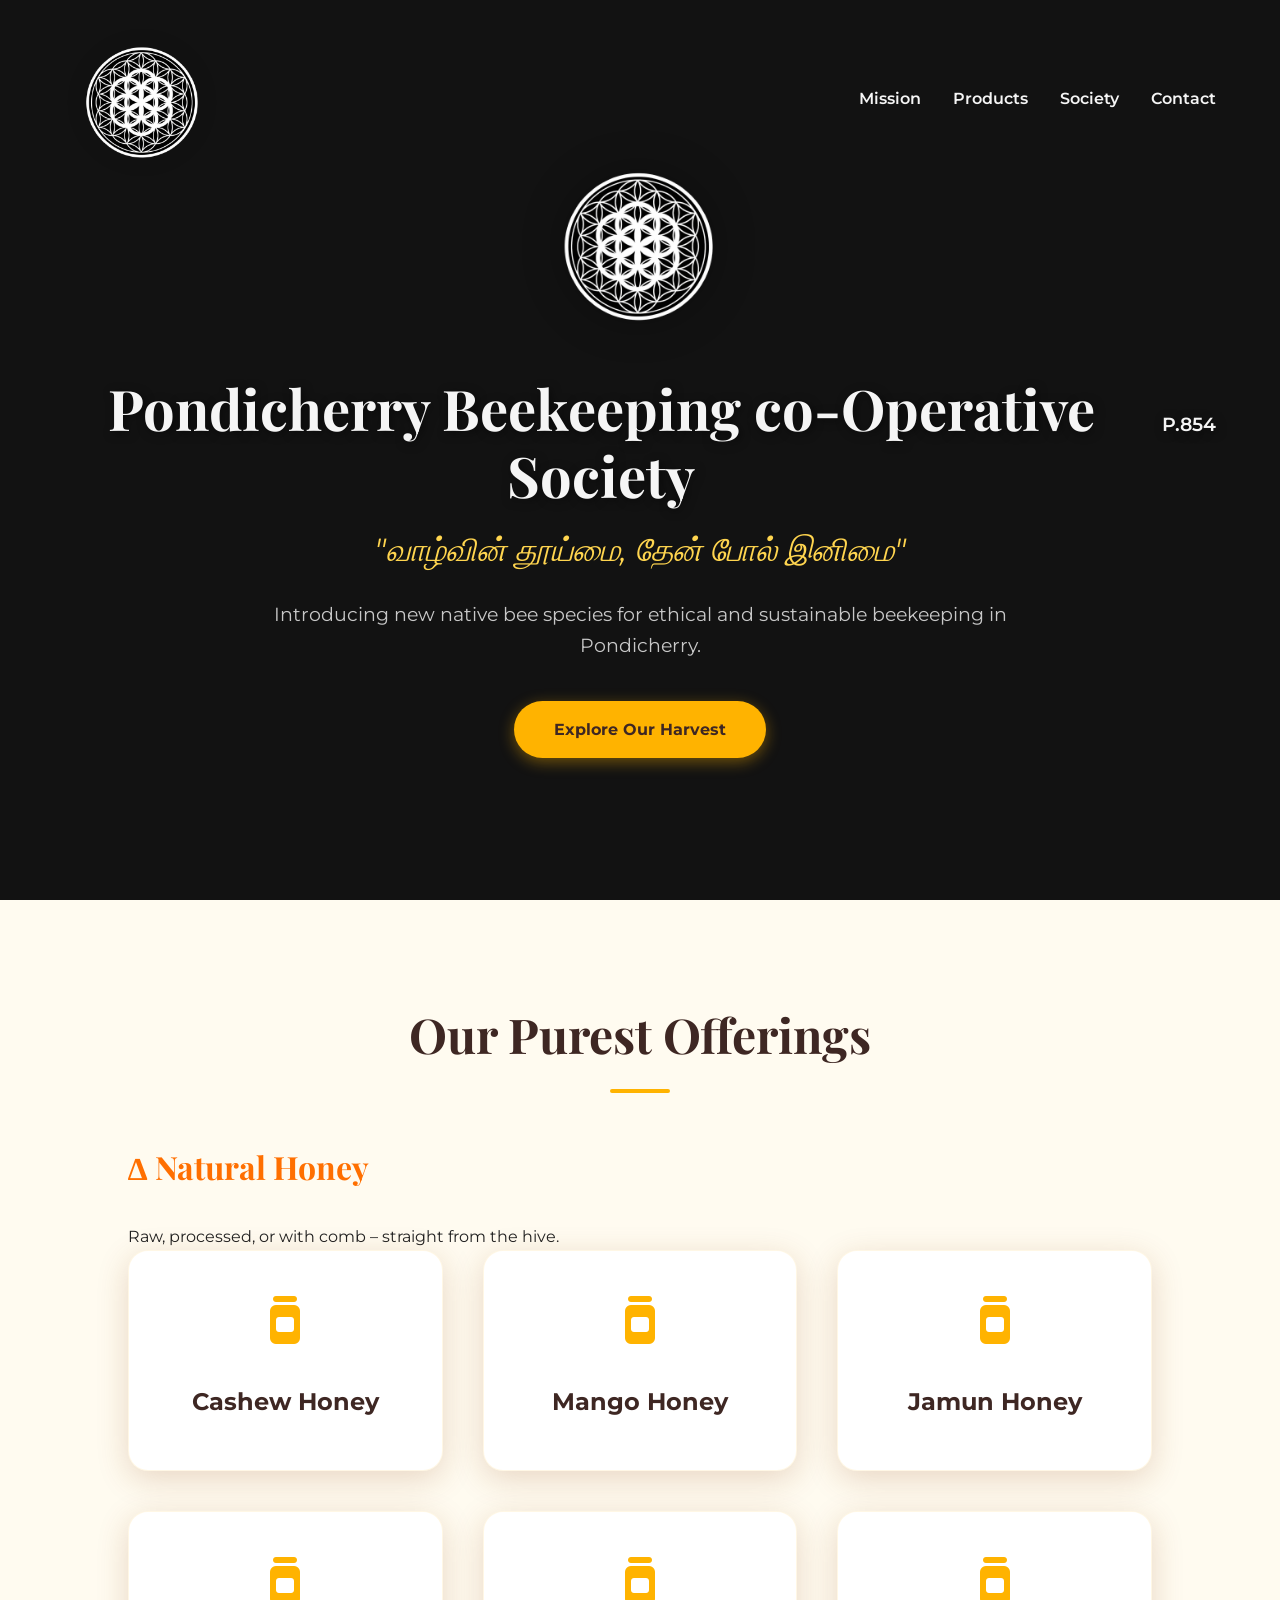
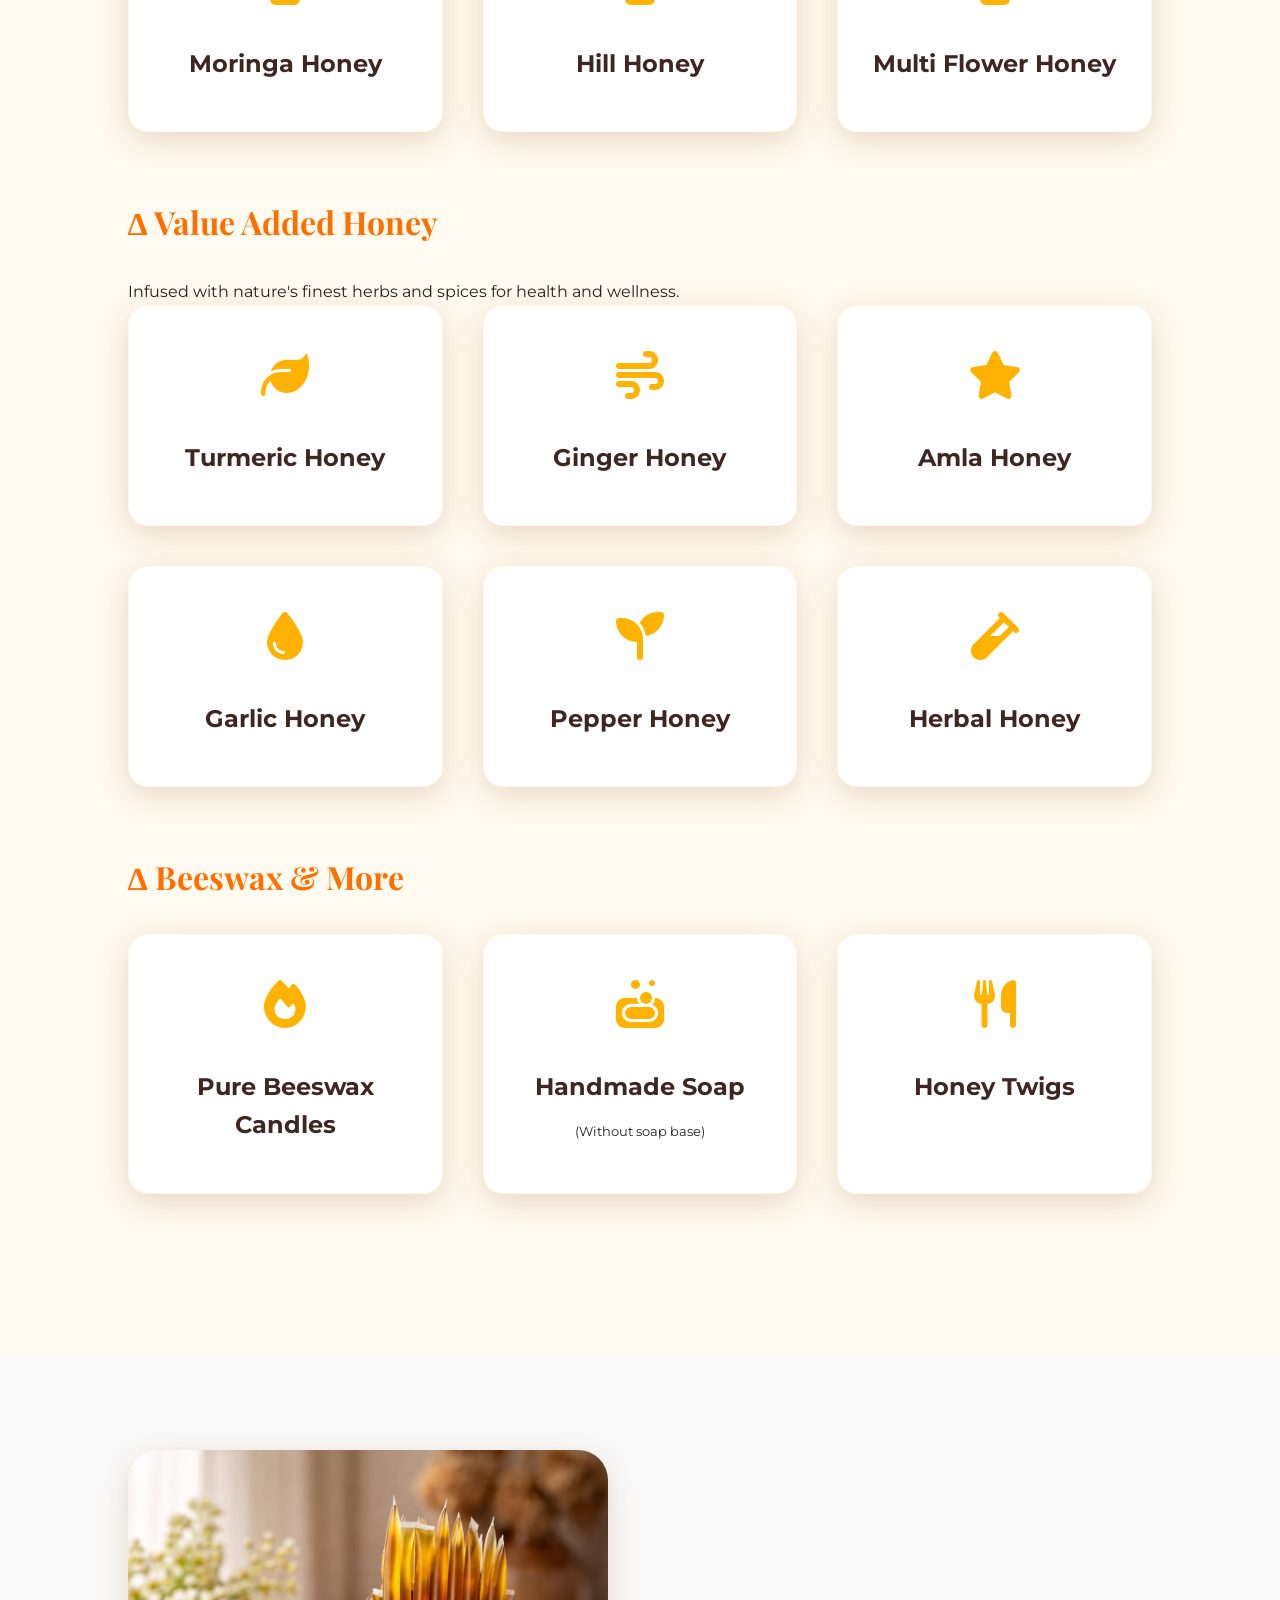
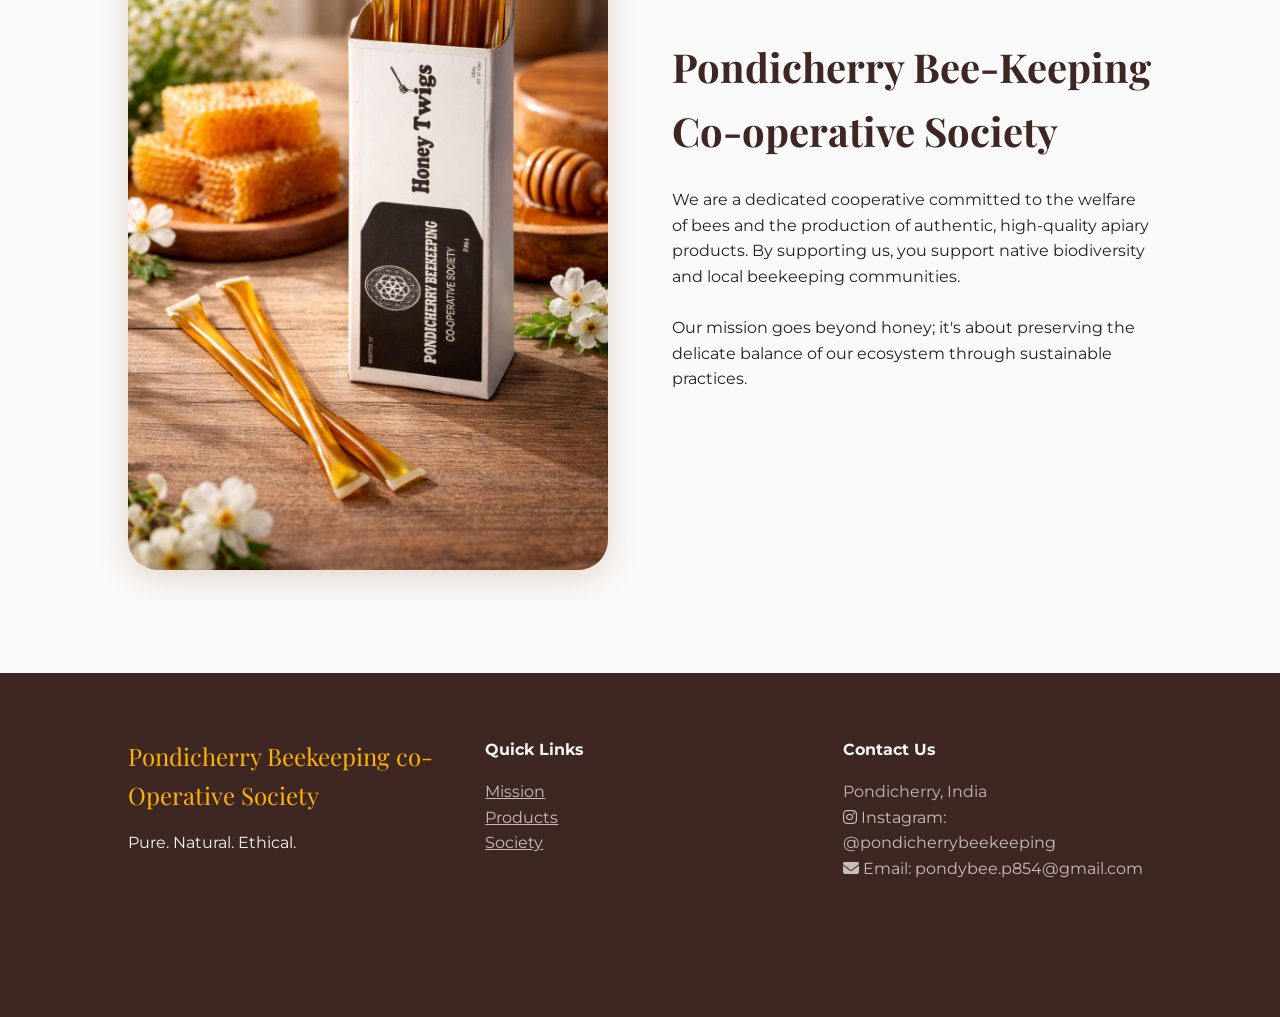
==== index.html @ 96f3acba "u" ====
<!DOCTYPE html>
<html lang="en">

<head>
    <meta charset="UTF-8">
    <meta name="viewport" content="width=device-width, initial-scale=1.0">
    <title>Pondy Bee | Save the Bees, Sustain the Future</title>
    <meta name="description"
        content="Pondicherry Bee-Keeping Co-operative Society. Pure, raw honey and beeswax products. Save the bees, support native species.">
    <link rel="stylesheet" href="style.css">
    <link rel="stylesheet" href="https://cdnjs.cloudflare.com/ajax/libs/font-awesome/6.4.0/css/all.min.css">
</head>

<body>

    <header id="header">
        <a href="#" class="logo">
            <img src="images/logo-trans.png" alt="Pondy Bee Logo" id="main-logo">
        </a>
        <nav>
            <ul id="nav-menu">
                <li><a href="#hero">Mission</a></li>
                <li><a href="#products">Products</a></li>
                <li><a href="#society">Society</a></li>
                <li><a href="https://www.instagram.com/pondicherrybeekeeping/?hl=en" target="_blank">Contact</a></li>
            </ul>
        </nav>
        <div class="menu-toggle" id="mobile-menu">
            <i class="fas fa-bars"></i>
        </div>
    </header>

    <section class="hero" id="hero">
        <div class="hero-content reveal">
            <img src="images/logo-trans.png" alt="Pondy Bee Logo" class="hero-logo">
            <h1 class="hero-title">
                Pondicherry Beekeeping co-Operative Society
                <span class="reg-no">P.854</span>
            </h1>
            <p class="tamil-subtitle">"வாழ்வின் தூய்மை, தேன் போல் இனிமை"</p>
            <p class="mission-text">Introducing new native bee species for ethical and sustainable beekeeping in
                Pondicherry.</p>
            <a href="#products" class="btn">Explore Our Harvest</a>
        </div>
    </section>

    <section id="products">
        <h2 class="section-title reveal">Our Purest Offerings</h2>

        <div class="product-category reveal">
            <h3>∆ Natural Honey</h3>
            <p>Raw, processed, or with comb – straight from the hive.</p>
            <div class="products-grid">
                <div class="product-card">
                    <div class="product-icon"><i class="fas fa-jar"></i></div>
                    <h4>Cashew Honey</h4>
                </div>
                <div class="product-card">
                    <div class="product-icon"><i class="fas fa-jar"></i></div>
                    <h4>Mango Honey</h4>
                </div>
                <div class="product-card">
                    <div class="product-icon"><i class="fas fa-jar"></i></div>
                    <h4>Jamun Honey</h4>
                </div>
                <div class="product-card">
                    <div class="product-icon"><i class="fas fa-jar"></i></div>
                    <h4>Moringa Honey</h4>
                </div>
                <div class="product-card">
                    <div class="product-icon"><i class="fas fa-jar"></i></div>
                    <h4>Hill Honey</h4>
                </div>
                <div class="product-card">
                    <div class="product-icon"><i class="fas fa-jar"></i></div>
                    <h4>Multi Flower Honey</h4>
                </div>
            </div>
        </div>

        <div class="product-category reveal">
            <h3>∆ Value Added Honey</h3>
            <p>Infused with nature's finest herbs and spices for health and wellness.</p>
            <div class="products-grid">
                <div class="product-card">
                    <div class="product-icon"><i class="fas fa-leaf"></i></div>
                    <h4>Turmeric Honey</h4>
                </div>
                <div class="product-card">
                    <div class="product-icon"><i class="fas fa-wind"></i></div>
                    <h4>Ginger Honey</h4>
                </div>
                <div class="product-card">
                    <div class="product-icon"><i class="fas fa-star"></i></div>
                    <h4>Amla Honey</h4>
                </div>
                <div class="product-card">
                    <div class="product-icon"><i class="fas fa-tint"></i></div>
                    <h4>Garlic Honey</h4>
                </div>
                <div class="product-card">
                    <div class="product-icon"><i class="fas fa-seedling"></i></div>
                    <h4>Pepper Honey</h4>
                </div>
                <div class="product-card">
                    <div class="product-icon"><i class="fas fa-vial"></i></div>
                    <h4>Herbal Honey</h4>
                </div>
            </div>
        </div>

        <div class="product-category reveal">
            <h3>∆ Beeswax & More</h3>
            <div class="products-grid">
                <div class="product-card">
                    <div class="product-icon"><i class="fas fa-fire"></i></div>
                    <h4>Pure Beeswax Candles</h4>
                </div>
                <div class="product-card">
                    <div class="product-icon"><i class="fas fa-soap"></i></div>
                    <h4>Handmade Soap</h4>
                    <p style="font-size: 0.8rem; margin-top: 0.5rem;">(Without soap base)</p>
                </div>
                <div class="product-card">
                    <div class="product-icon"><i class="fas fa-utensils"></i></div>
                    <h4>Honey Twigs</h4>
                </div>
            </div>
        </div>
    </section>

    <section class="society" id="society">
        <div class="reveal">
            <img src="images/WhatsApp Image 2026-04-22 at 20.37.37 (2).jpeg" alt="Pondy Bee Society"
                class="society-img">
        </div>
        <div class="society-content reveal">
            <h2>Pondicherry Bee-Keeping Co-operative Society</h2>
            <p>We are a dedicated cooperative committed to the welfare of bees and the production of authentic,
                high-quality apiary products. By supporting us, you support native biodiversity and local beekeeping
                communities.</p>
            <br>
            <p>Our mission goes beyond honey; it's about preserving the delicate balance of our ecosystem through
                sustainable practices.</p>
        </div>
    </section>

    <footer id="contact">
        <div class="footer-content">
            <div class="reveal">
                <div class="footer-logo">Pondicherry Beekeeping co-Operative Society</div>
                <p>Pure. Natural. Ethical.</p>
            </div>
            <div class="reveal">
                <h4>Quick Links</h4>
                <ul style="list-style: none; margin-top: 1rem;">
                    <li><a href="#hero" style="color: white; opacity: 0.7;">Mission</a></li>
                    <li><a href="#products" style="color: white; opacity: 0.7;">Products</a></li>
                    <li><a href="#society" style="color: white; opacity: 0.7;">Society</a></li>
                </ul>
            </div>
            <div class="reveal">
                <h4>Contact Us</h4>
                <p style="margin-top: 1rem; opacity: 0.7;">Pondicherry, India</p>
                <p style="opacity: 0.7;"><a href="https://www.instagram.com/pondicherrybeekeeping/?hl=en" target="_blank" style="color: white; text-decoration: none;"><i class="fab fa-instagram"></i> Instagram: @pondicherrybeekeeping</a></p>
                <p style="opacity: 0.7;"><a href="mailto:pondybee.p854@gmail.com" style="color: white; text-decoration: none;"><i class="fas fa-envelope"></i> Email: pondybee.p854@gmail.com</a></p>
            </div>
        </div>
        <div class="footer-bottom reveal">
            &copy; 2026 Pondicherry Bee-Keeping Co-operative Society. All rights reserved.
        </div>
    </footer>

    <script src="script.js"></script>
</body>

</html>
---- style.css ----
@import url('https://fonts.googleapis.com/css2?family=Montserrat:wght@300;400;600&family=Playfair+Display:wght@700;900&display=swap');

:root {
    --primary: #FFB300;
    --primary-light: #FFD54F;
    --primary-dark: #FFA000;
    --secondary: #3E2723;
    --accent: #FF6F00;
    --bg-light: #FFFBF0;
    --text-dark: #212121;
    --text-light: #F5F5F5;
    --glass: rgba(255, 255, 255, 0.8);
    --shadow: 0 8px 32px 0 rgba(139, 69, 19, 0.2);
}

* {
    margin: 0;
    padding: 0;
    box-sizing: border-box;
}

body {
    font-family: 'Montserrat', sans-serif;
    background-color: var(--bg-light);
    color: var(--text-dark);
    line-height: 1.6;
    overflow-x: hidden;
}

h1,
h2,
h3 {
    font-family: 'Playfair Display', serif;
}

/* Scroll Smoothing */
html {
    scroll-behavior: smooth;
}

/* Header & Navigation */
header {
    position: fixed;
    top: 0;
    width: 100%;
    padding: 1.5rem 5%;
    display: flex;
    justify-content: space-between;
    align-items: center;
    z-index: 1000;
    transition: all 0.3s ease;
    background: transparent;
}

header.scrolled {
    background: var(--glass);
    backdrop-filter: blur(10px);
    padding: 0.5rem 5%;
    box-shadow: var(--shadow);
}

#main-logo {
    height: 150px;
    width: auto;
    transition: all 0.3s ease;
    filter: drop-shadow(0 0 10px rgba(0, 0, 0, 0.1));
}

header.scrolled #main-logo {
    height: 80px;
}

.logo {
    display: flex;
    align-items: center;
}

.logo i {
    color: var(--primary);
}

nav ul {
    display: flex;
    list-style: none;
    gap: 2rem;
}

nav a {
    text-decoration: none;
    color: var(--secondary);
    font-weight: 600;
    transition: color 0.3s;
}

header:not(.scrolled) nav a {
    color: var(--text-light);
}

nav a:hover {
    color: var(--primary-dark);
}

.menu-toggle {
    display: none;
    font-size: 1.5rem;
    color: var(--secondary);
    cursor: pointer;
    transition: color 0.3s;
}

header:not(.scrolled) .menu-toggle {
    color: var(--text-light);
}

/* Hero Section */
.hero {
    height: 100vh;
    background-color: #121212;
    display: flex;
    flex-direction: column;
    justify-content: center;
    align-items: center;
    text-align: center;
    color: var(--text-light);
    padding: 0 5%;
}

.hero-content {
    display: flex;
    flex-direction: column;
    align-items: center;
}

.hero-logo {
    height: 200px;
    width: auto;
    margin-bottom: 2rem;
    filter: drop-shadow(0 0 20px rgba(0, 0, 0, 0.3));
}

.hero h1 {
    font-size: 3.5rem;
    margin-bottom: 1rem;
    text-shadow: 2px 2px 10px rgba(0, 0, 0, 0.5);
    line-height: 1.2;
    display: flex;
    align-items: baseline;
    justify-content: center;
    gap: 1.5rem;
}

.reg-no {
    font-size: 1.2rem;
    font-weight: 600;
    /* color: var(--primary); */
    /* letter-spacing: 2px; */
    /* background: rgba(0,0,0,0.3); */
    /* padding: 0.2rem 1rem;
    border-radius: 5px; */
    font-family: 'Montserrat', sans-serif;
}

.tamil-subtitle {
    font-size: 2rem;
    margin-bottom: 1.5rem;
    font-weight: 400;
    color: var(--primary-light);
    font-style: italic;
}

.mission-text {
    font-size: 1.2rem;
    max-width: 800px;
    margin: 0 auto 2.5rem;
    opacity: 0.8;
}

.btn {
    padding: 1rem 2.5rem;
    background-color: var(--primary);
    color: var(--secondary);
    text-decoration: none;
    font-weight: 700;
    border-radius: 50px;
    transition: all 0.3s ease;
    box-shadow: 0 4px 15px rgba(255, 179, 0, 0.4);
}

.btn:hover {
    transform: translateY(-3px);
    box-shadow: 0 6px 20px rgba(255, 179, 0, 0.6);
}

/* Sections Global */
section {
    padding: 6rem 10%;
}

.section-title {
    text-align: center;
    font-size: 3rem;
    margin-bottom: 3rem;
    color: var(--secondary);
    position: relative;
}

.section-title::after {
    content: '';
    display: block;
    width: 60px;
    height: 4px;
    background: var(--primary);
    margin: 1rem auto;
    border-radius: 2px;
}

/* Products Grid */
.product-category {
    margin-bottom: 4rem;
}

.product-category h3 {
    font-size: 2rem;
    margin-bottom: 2rem;
    color: var(--accent);
}

.products-grid {
    display: grid;
    grid-template-columns: repeat(auto-fill, minmax(280px, 1fr));
    gap: 2.5rem;
}

.product-card {
    background: white;
    border-radius: 20px;
    padding: 2rem;
    text-align: center;
    box-shadow: var(--shadow);
    transition: all 0.3s ease;
    border: 1px solid rgba(255, 179, 0, 0.1);
}

.product-card:hover {
    transform: translateY(-10px);
    border-color: var(--primary);
}

.product-icon {
    font-size: 3rem;
    color: var(--primary);
    margin-bottom: 1.5rem;
}

.product-card h4 {
    font-size: 1.5rem;
    margin-bottom: 1rem;
    color: var(--secondary);
}

/* Society Section */
.society {
    background-color: #FAFAFA;
    display: grid;
    grid-template-columns: 1fr 1fr;
    gap: 4rem;
    align-items: center;
}

.society-img {
    width: 100%;
    border-radius: 30px;
    box-shadow: var(--shadow);
}

.society-content h2 {
    font-size: 2.5rem;
    margin-bottom: 1.5rem;
    color: var(--secondary);
}

/* Footer */
footer {
    background-color: var(--secondary);
    color: var(--text-light);
    padding: 4rem 10% 2rem;
    text-align: center;
}

.footer-content {
    display: grid;
    grid-template-columns: repeat(auto-fit, minmax(200px, 1fr));
    gap: 3rem;
    margin-bottom: 3rem;
    text-align: left;
}

.footer-logo {
    font-family: 'Playfair Display', serif;
    font-size: 1.5rem;
    margin-bottom: 1rem;
    color: var(--primary);
}

.footer-bottom {
    border-top: 1px solid rgba(255, 255, 255, 0.1);
    padding-top: 2rem;
    font-size: 0.9rem;
    opacity: 0.6;
}

/* Mobile Responsive */
@media (max-width: 768px) {
    /* Mobile Menu Styling */
    .menu-toggle {
        display: block;
        z-index: 1001;
        position: relative;
    }

    header.scrolled .menu-toggle {
        color: var(--secondary);
    }

    nav {
        position: fixed;
        top: 0;
        right: -100%;
        width: 80%;
        height: 100vh;
        background: white;
        box-shadow: -10px 0 30px rgba(0,0,0,0.1);
        transition: 0.4s cubic-bezier(0.4, 0, 0.2, 1);
        display: flex;
        flex-direction: column;
        align-items: center;
        justify-content: center;
        padding: 2rem;
        z-index: 1000;
    }

    nav.active {
        right: 0;
    }

    nav ul {
        flex-direction: column;
        align-items: center;
        gap: 2.5rem;
        width: 100%;
    }

    nav a {
        font-size: 1.5rem;
        color: var(--secondary) !important;
        width: 100%;
        text-align: center;
        padding: 1rem;
    }

    .hero h1 {
        font-size: 2.5rem;
        flex-direction: column;
        align-items: center;
        gap: 0.5rem;
    }

    .hero-logo {
        height: 120px;
        margin-bottom: 1.5rem;
    }

    .reg-no {
        display: block;
    }

    .society {
        grid-template-columns: 1fr;
    }

    .logo {
        display: none;
    }

    /* Could add a hamburger menu if needed */
}

/* Animations */
.reveal {
    opacity: 0;
    transform: translateY(30px);
    transition: all 0.8s ease-out;
}

.reveal.active {
    opacity: 1;
    transform: translateY(0);
}
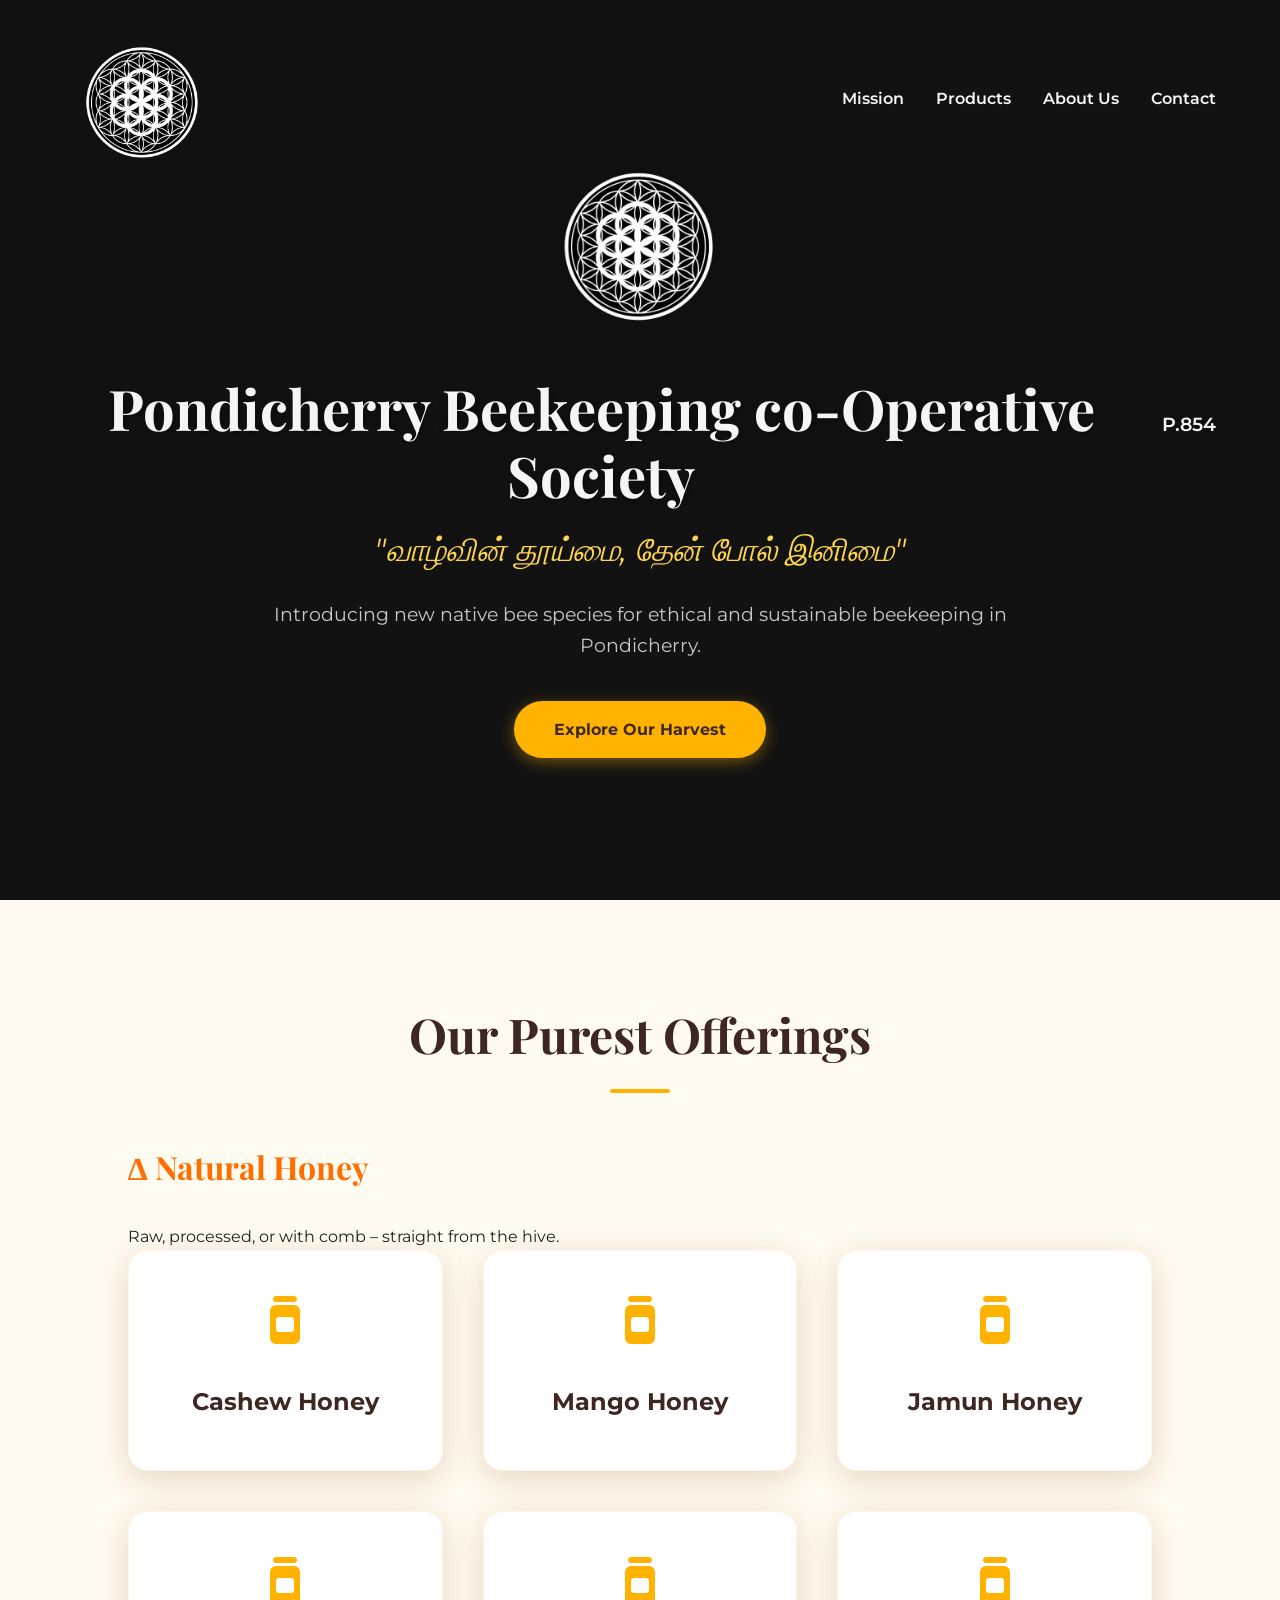
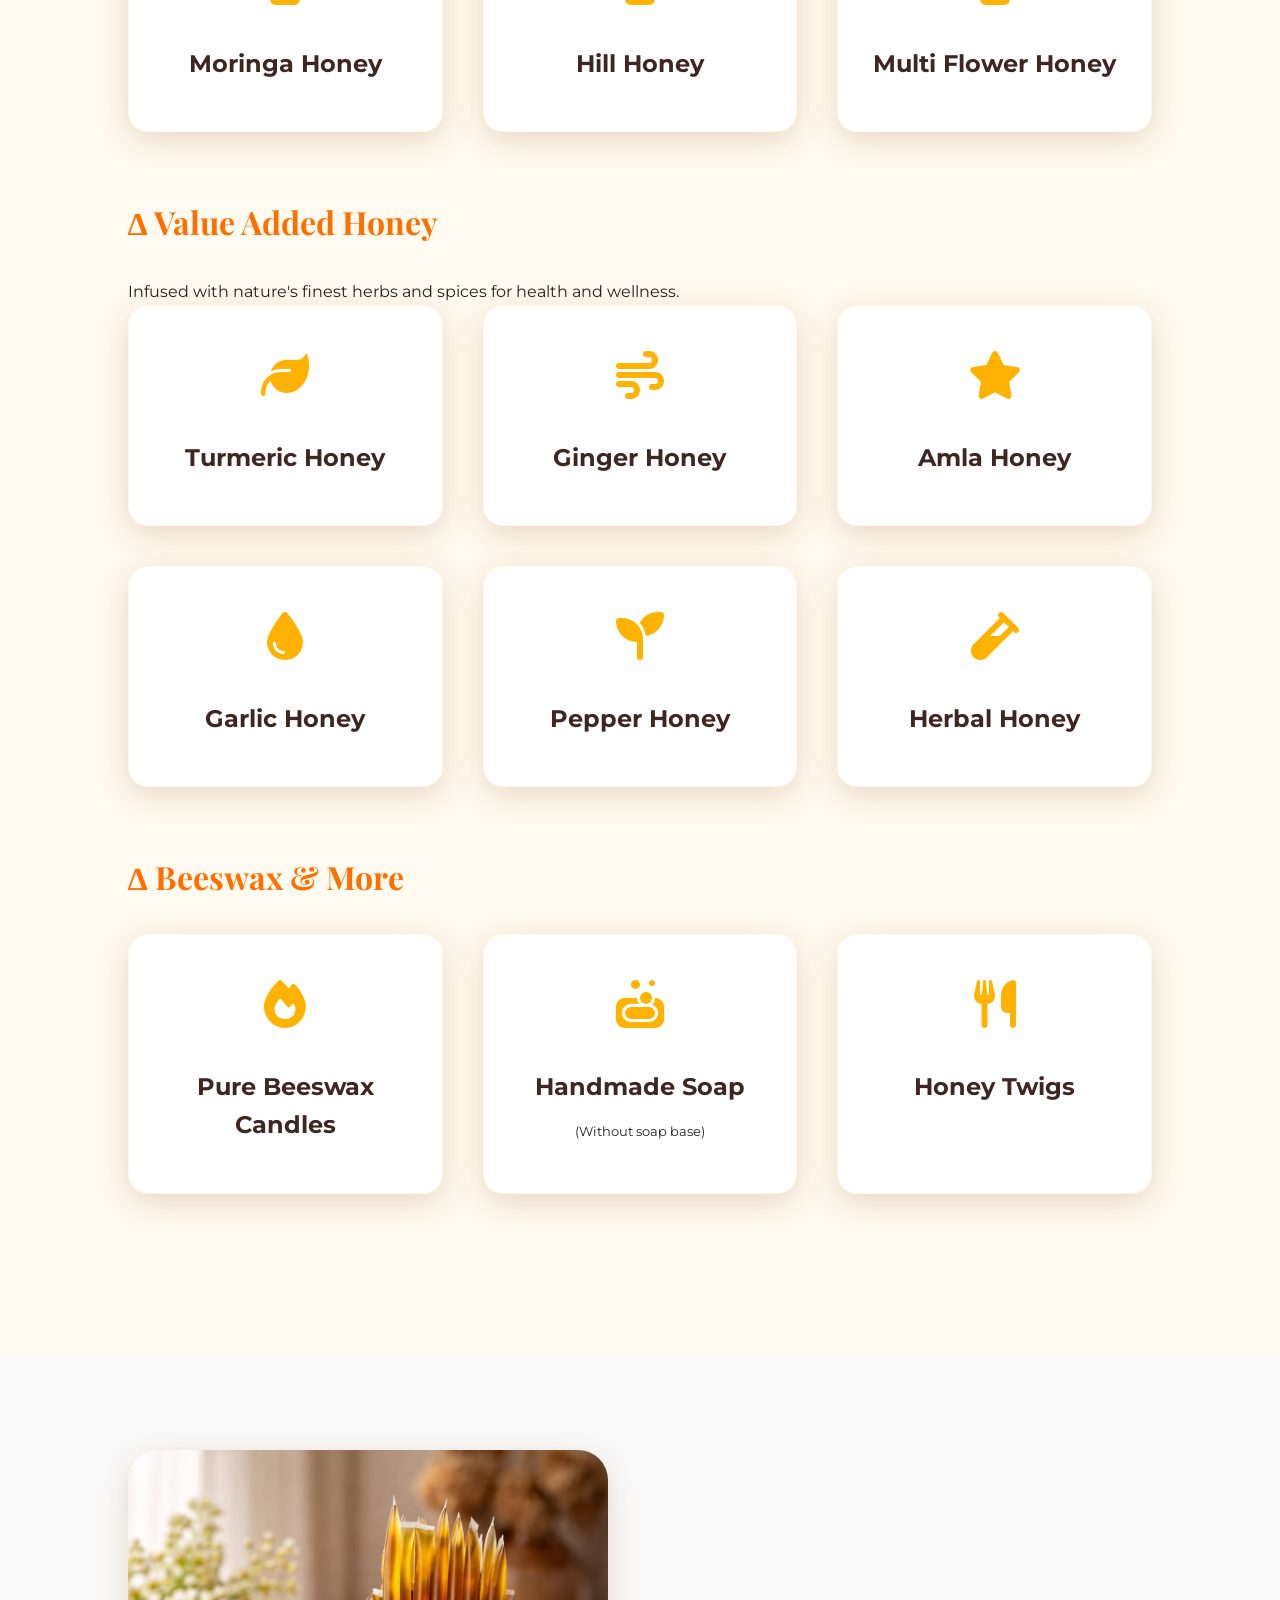
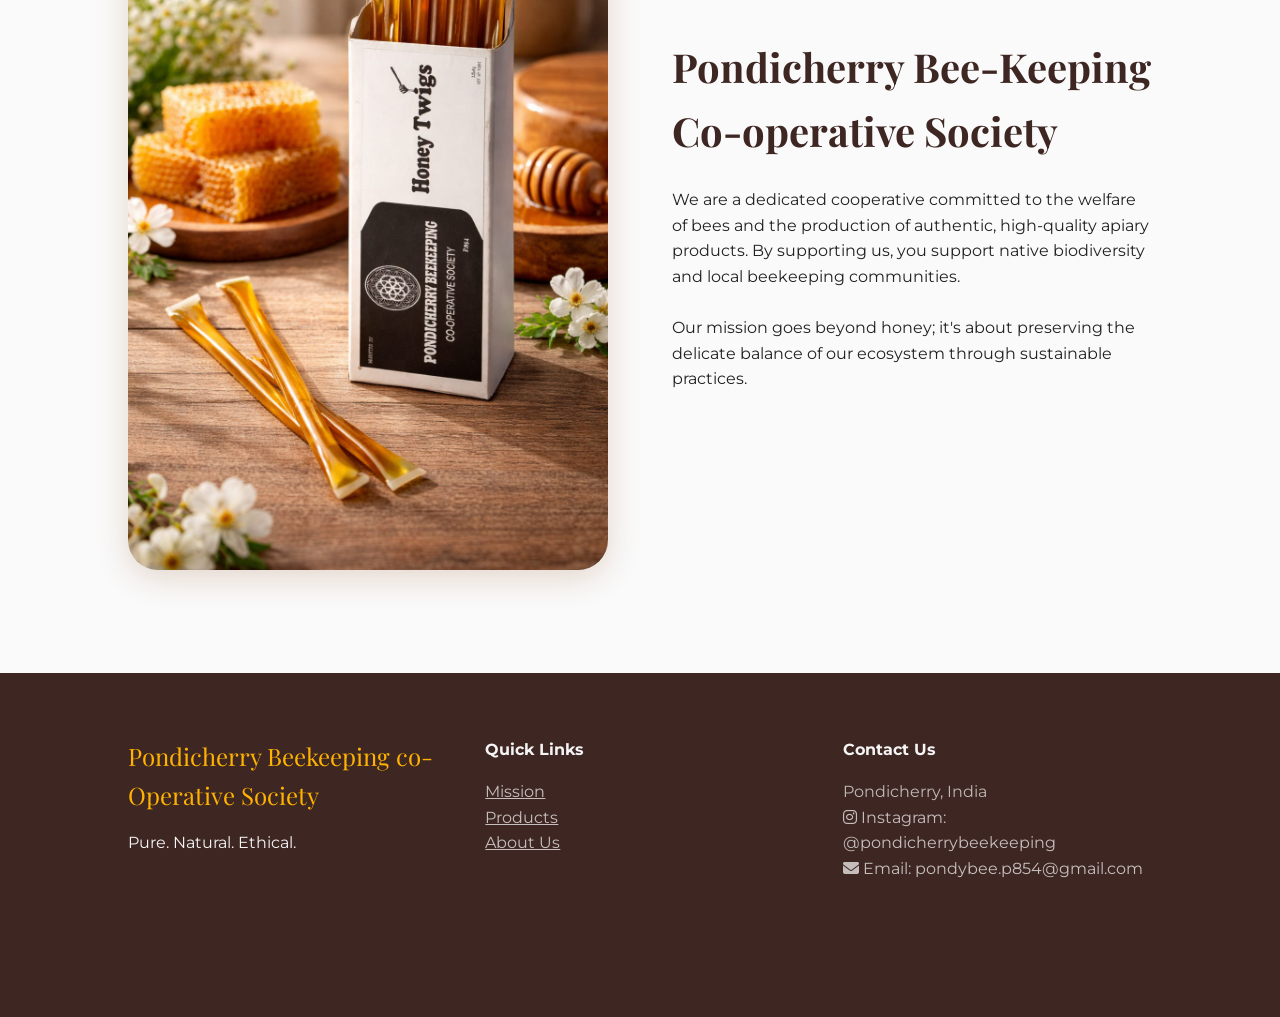
==== commit 06c1915a: "u" ====
--- a/index.html
+++ b/index.html
@@ -21,7 +21,7 @@
             <ul id="nav-menu">
                 <li><a href="#hero">Mission</a></li>
                 <li><a href="#products">Products</a></li>
-                <li><a href="#society">Society</a></li>
+                <li><a href="about-us.html">About Us</a></li>
                 <li><a href="https://www.instagram.com/pondicherrybeekeeping/?hl=en" target="_blank">Contact</a></li>
             </ul>
         </nav>
@@ -156,7 +156,7 @@
                 <ul style="list-style: none; margin-top: 1rem;">
                     <li><a href="#hero" style="color: white; opacity: 0.7;">Mission</a></li>
                     <li><a href="#products" style="color: white; opacity: 0.7;">Products</a></li>
-                    <li><a href="#society" style="color: white; opacity: 0.7;">Society</a></li>
+                    <li><a href="about-us.html" style="color: white; opacity: 0.7;">About Us</a></li>
                 </ul>
             </div>
             <div class="reveal">
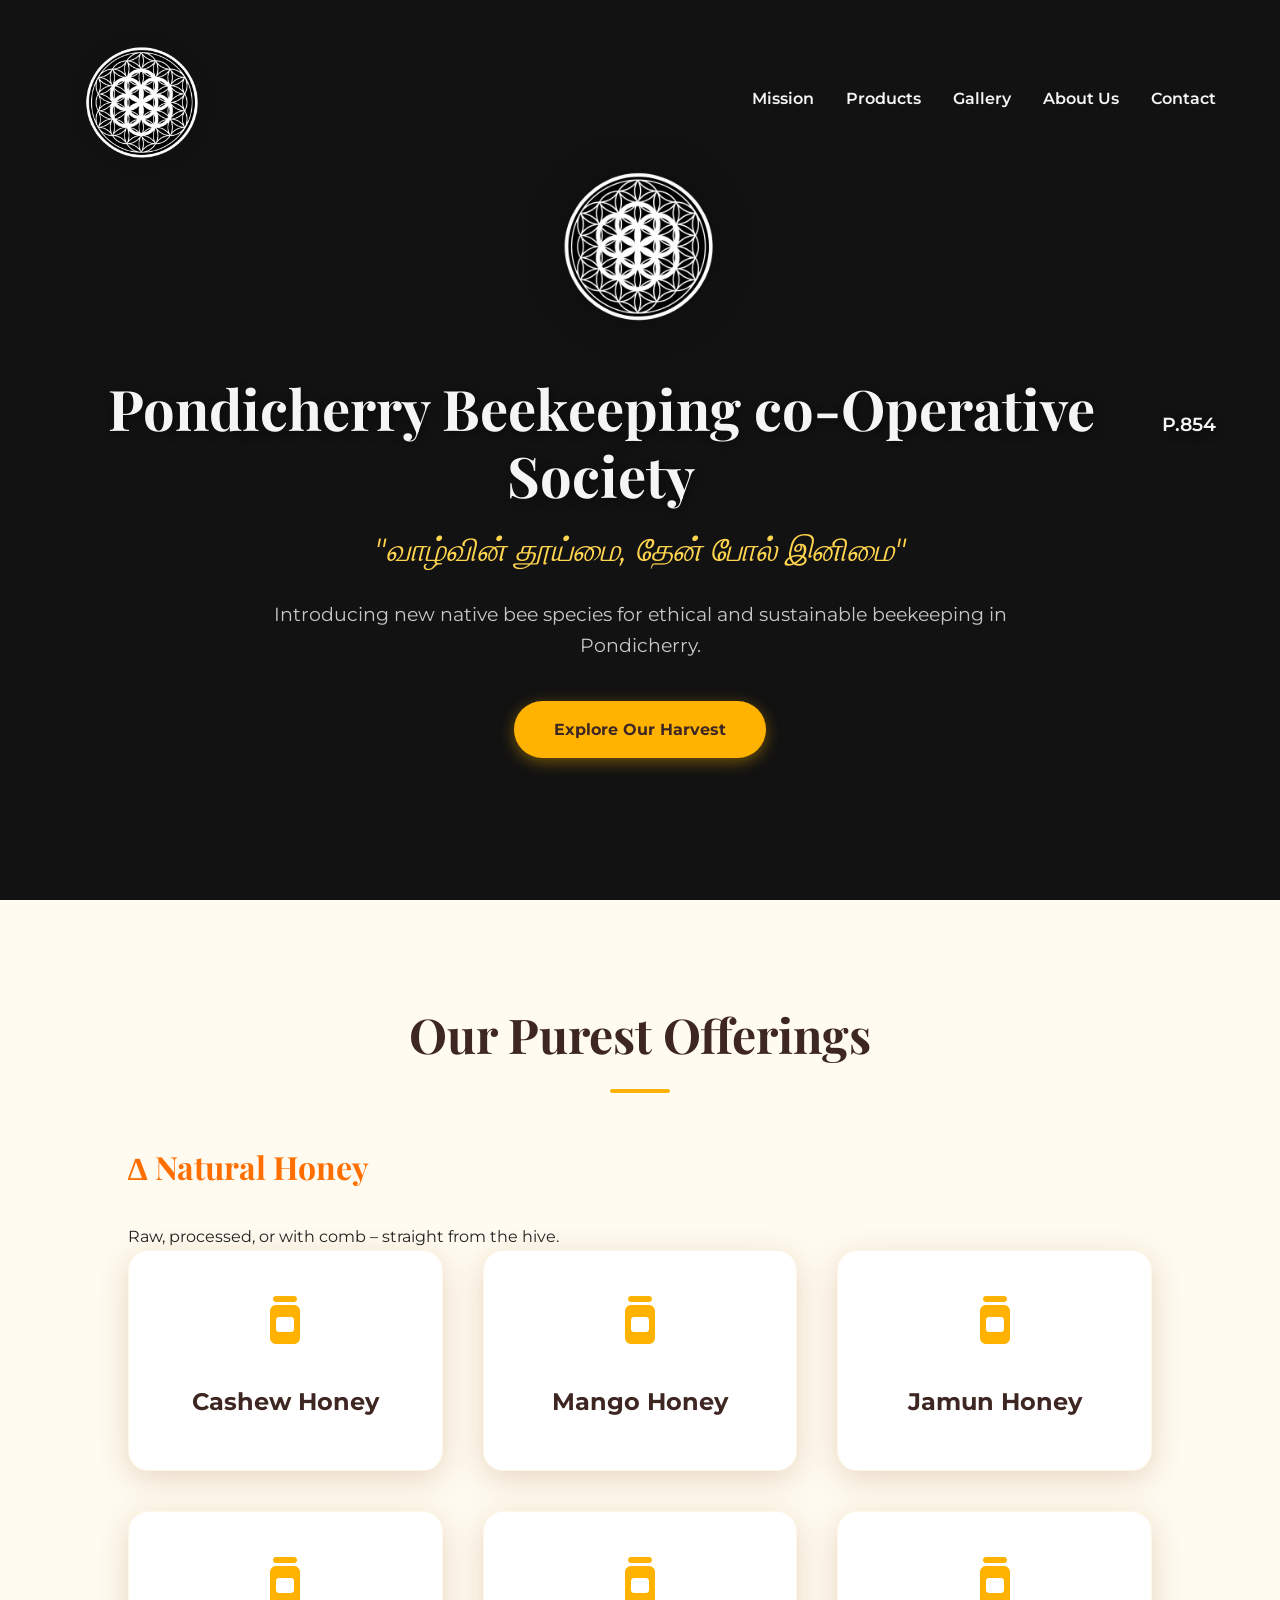
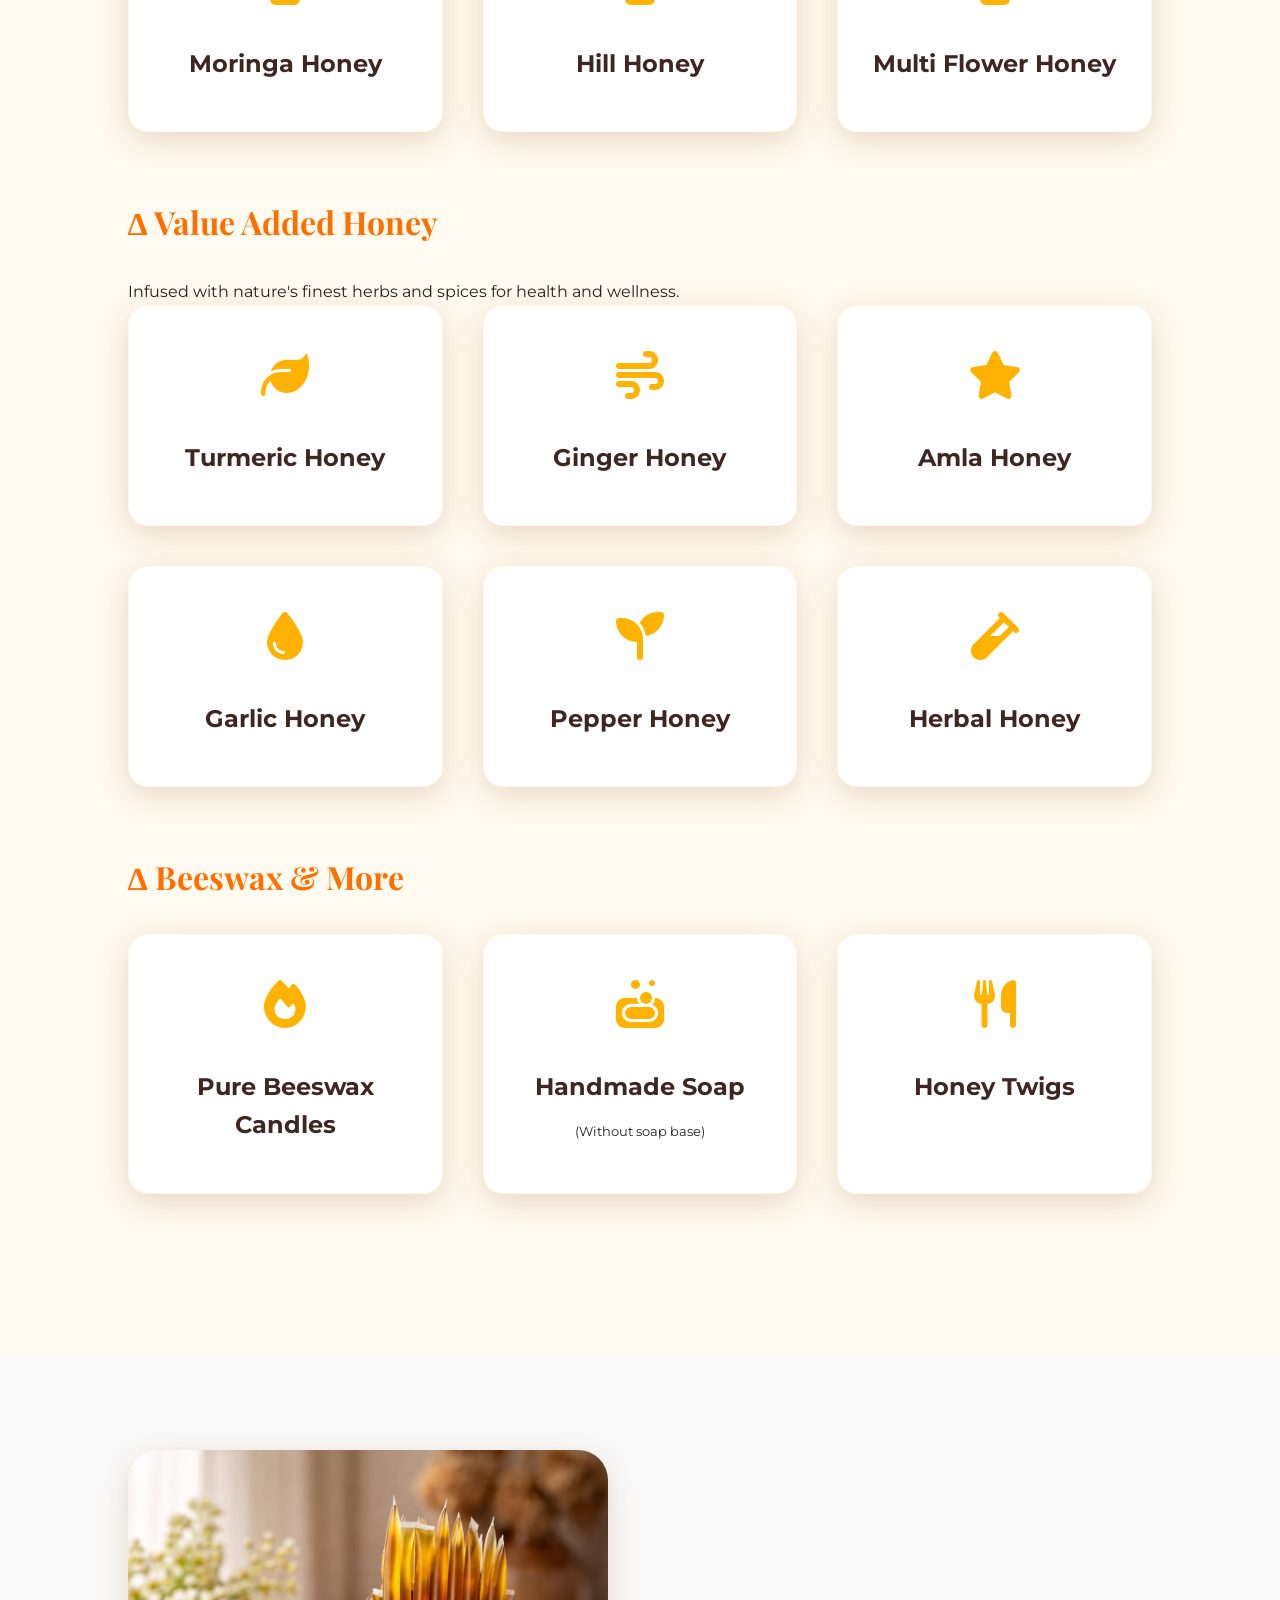
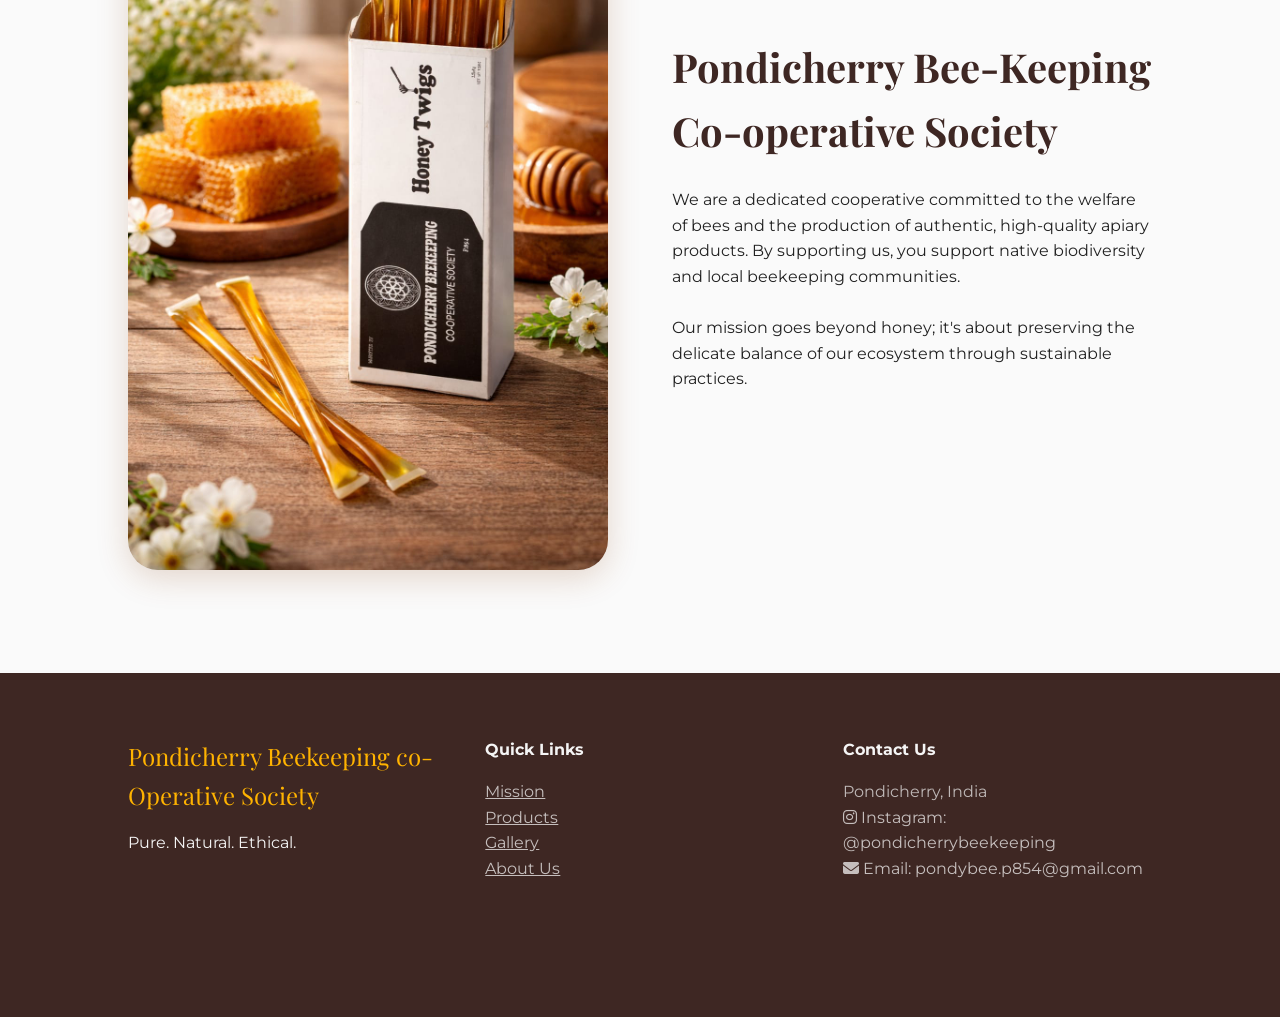
==== commit c73e3cef: "u" ====
--- a/index.html
+++ b/index.html
@@ -21,6 +21,7 @@
             <ul id="nav-menu">
                 <li><a href="#hero">Mission</a></li>
                 <li><a href="#products">Products</a></li>
+                <li><a href="gallery.html">Gallery</a></li>
                 <li><a href="about-us.html">About Us</a></li>
                 <li><a href="https://www.instagram.com/pondicherrybeekeeping/?hl=en" target="_blank">Contact</a></li>
             </ul>
@@ -156,6 +157,7 @@
                 <ul style="list-style: none; margin-top: 1rem;">
                     <li><a href="#hero" style="color: white; opacity: 0.7;">Mission</a></li>
                     <li><a href="#products" style="color: white; opacity: 0.7;">Products</a></li>
+                    <li><a href="gallery.html" style="color: white; opacity: 0.7;">Gallery</a></li>
                     <li><a href="about-us.html" style="color: white; opacity: 0.7;">About Us</a></li>
                 </ul>
             </div>
--- a/style.css
+++ b/style.css
@@ -36,6 +36,7 @@
 /* Scroll Smoothing */
 html {
     scroll-behavior: smooth;
+    overflow-x: hidden;
 }
 
 /* Header & Navigation */
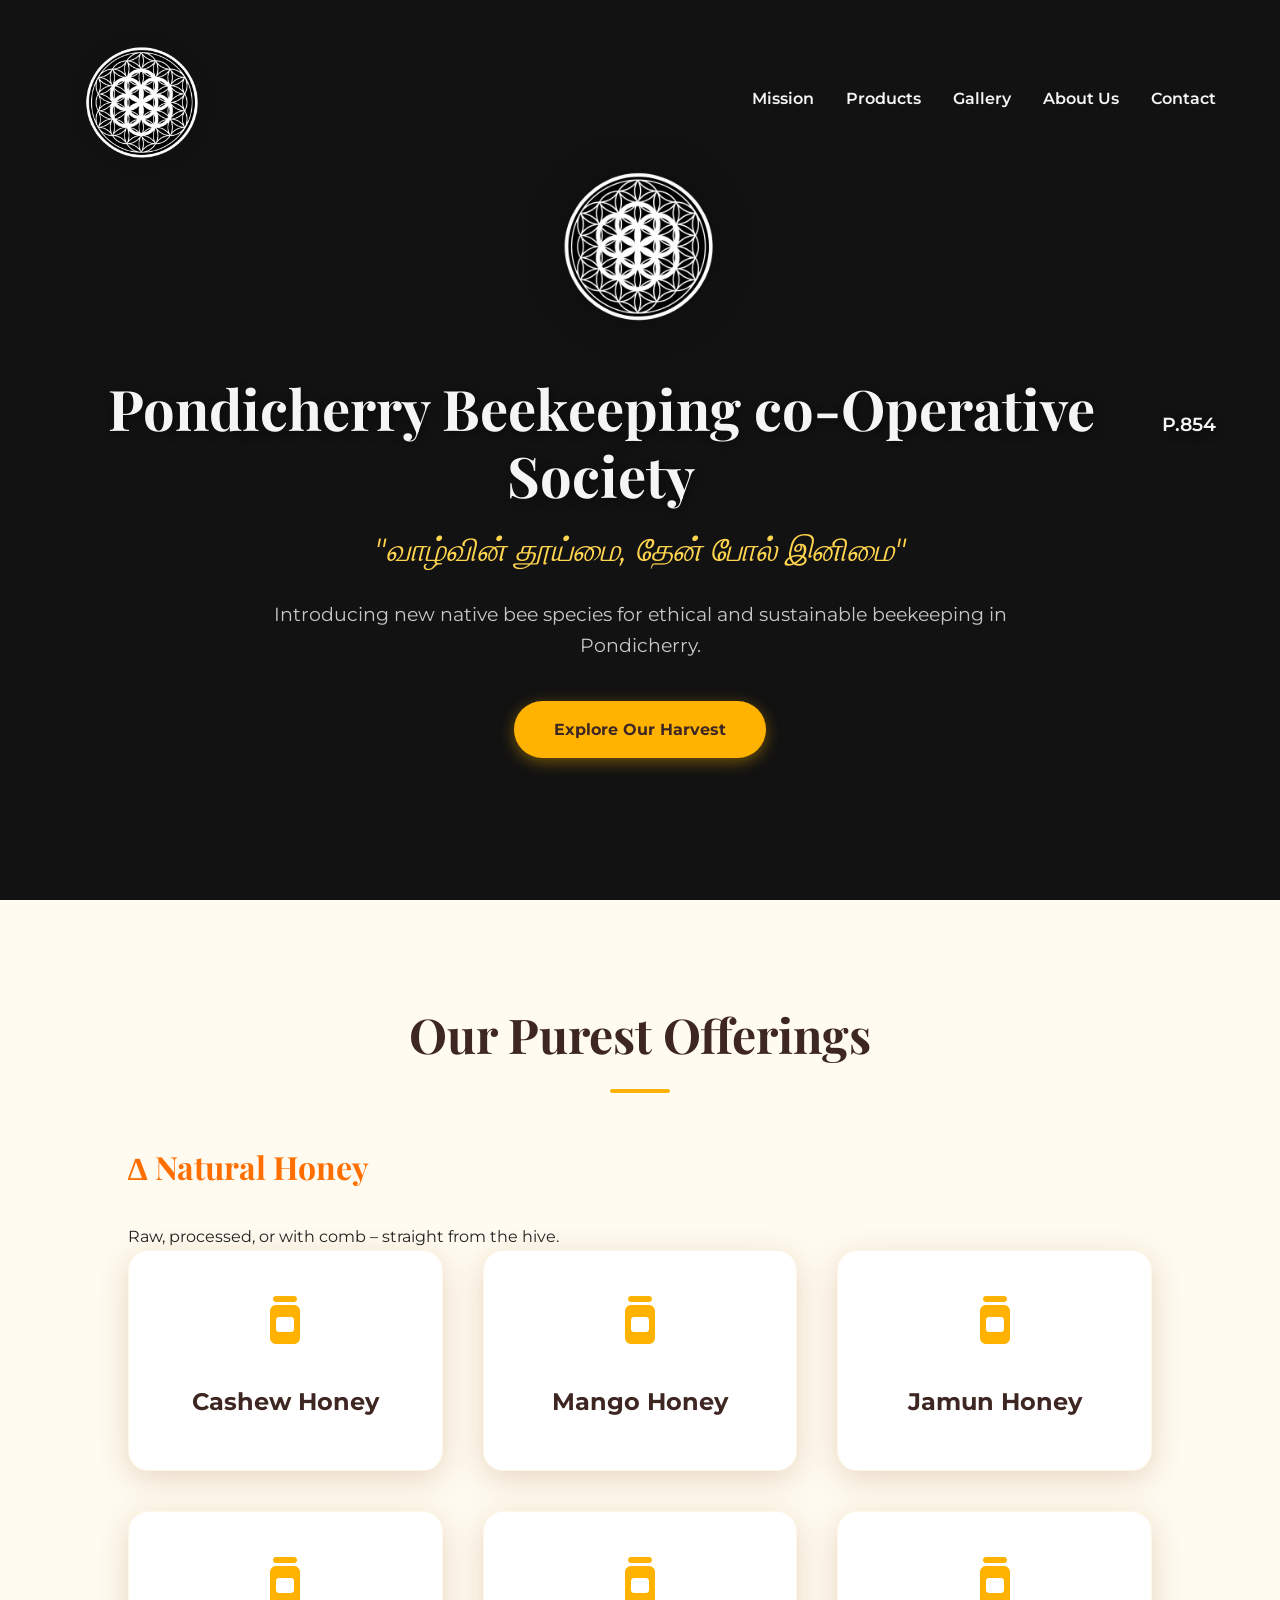
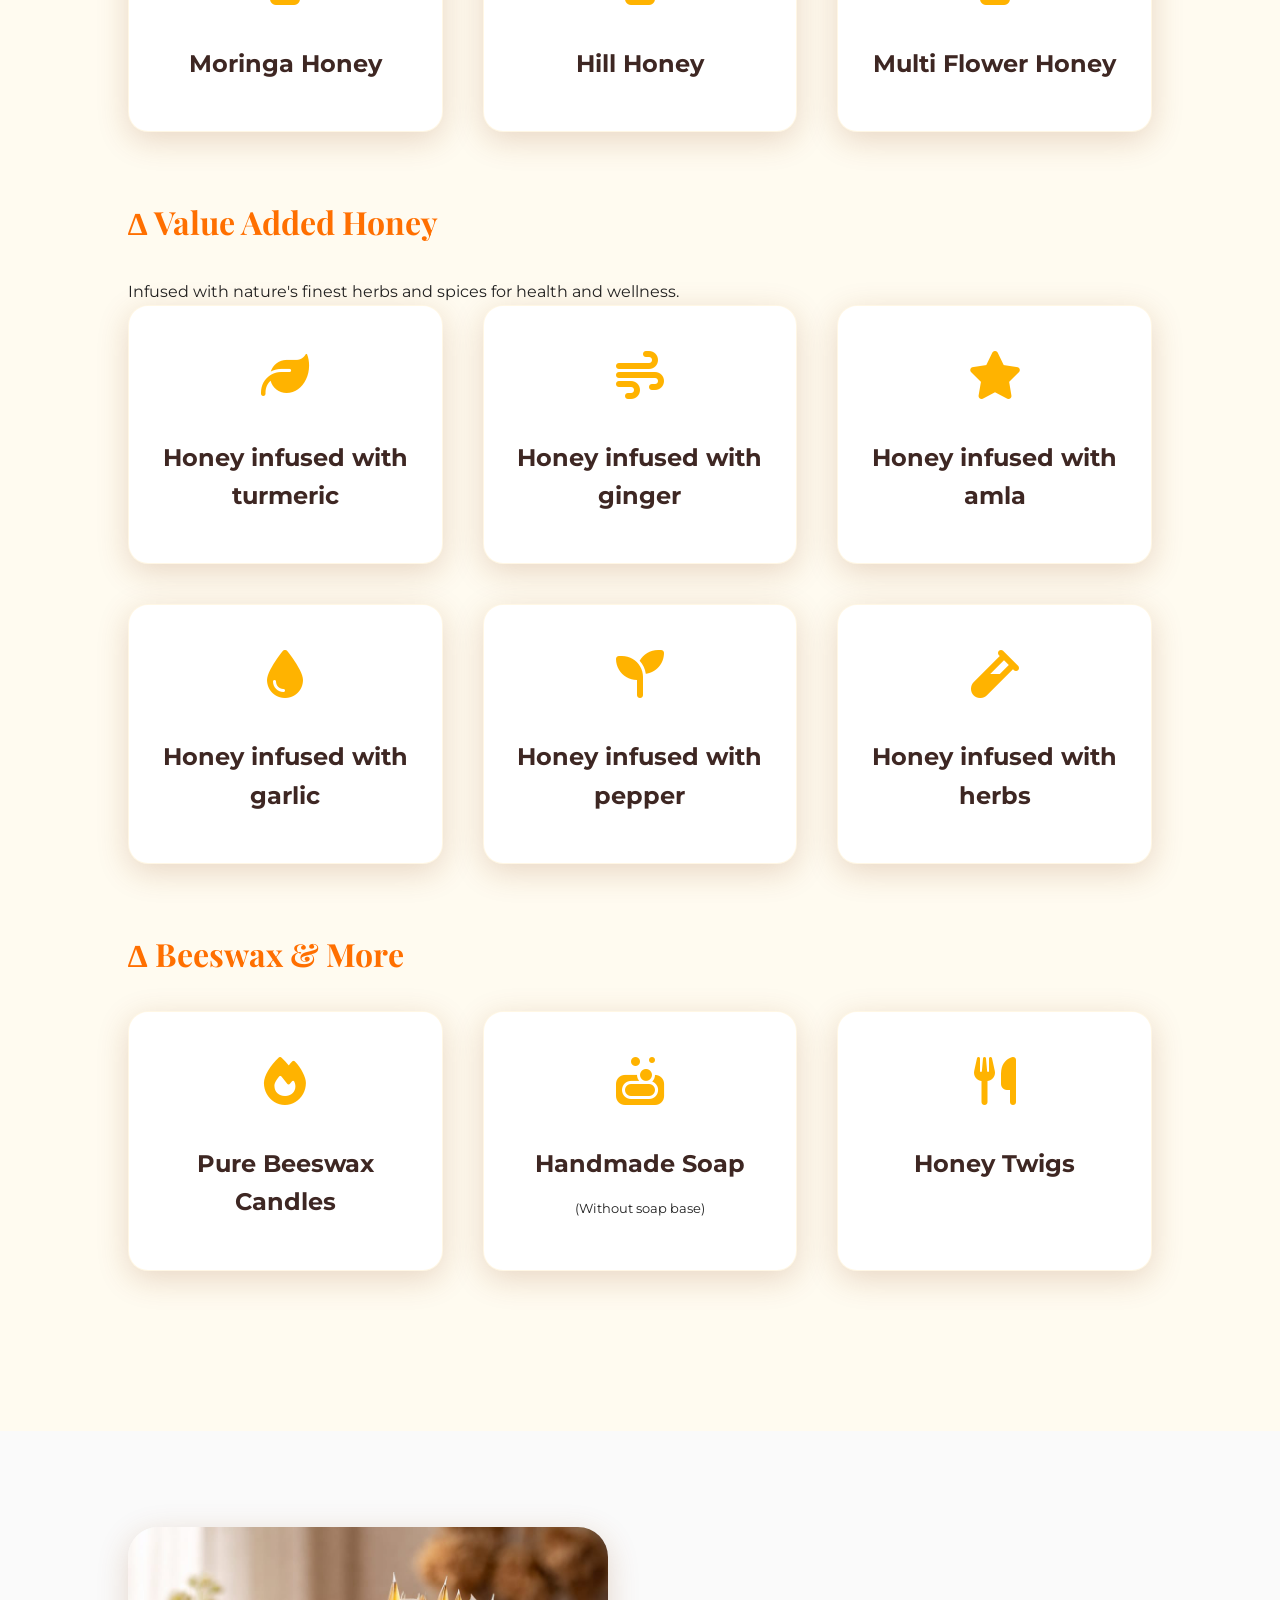
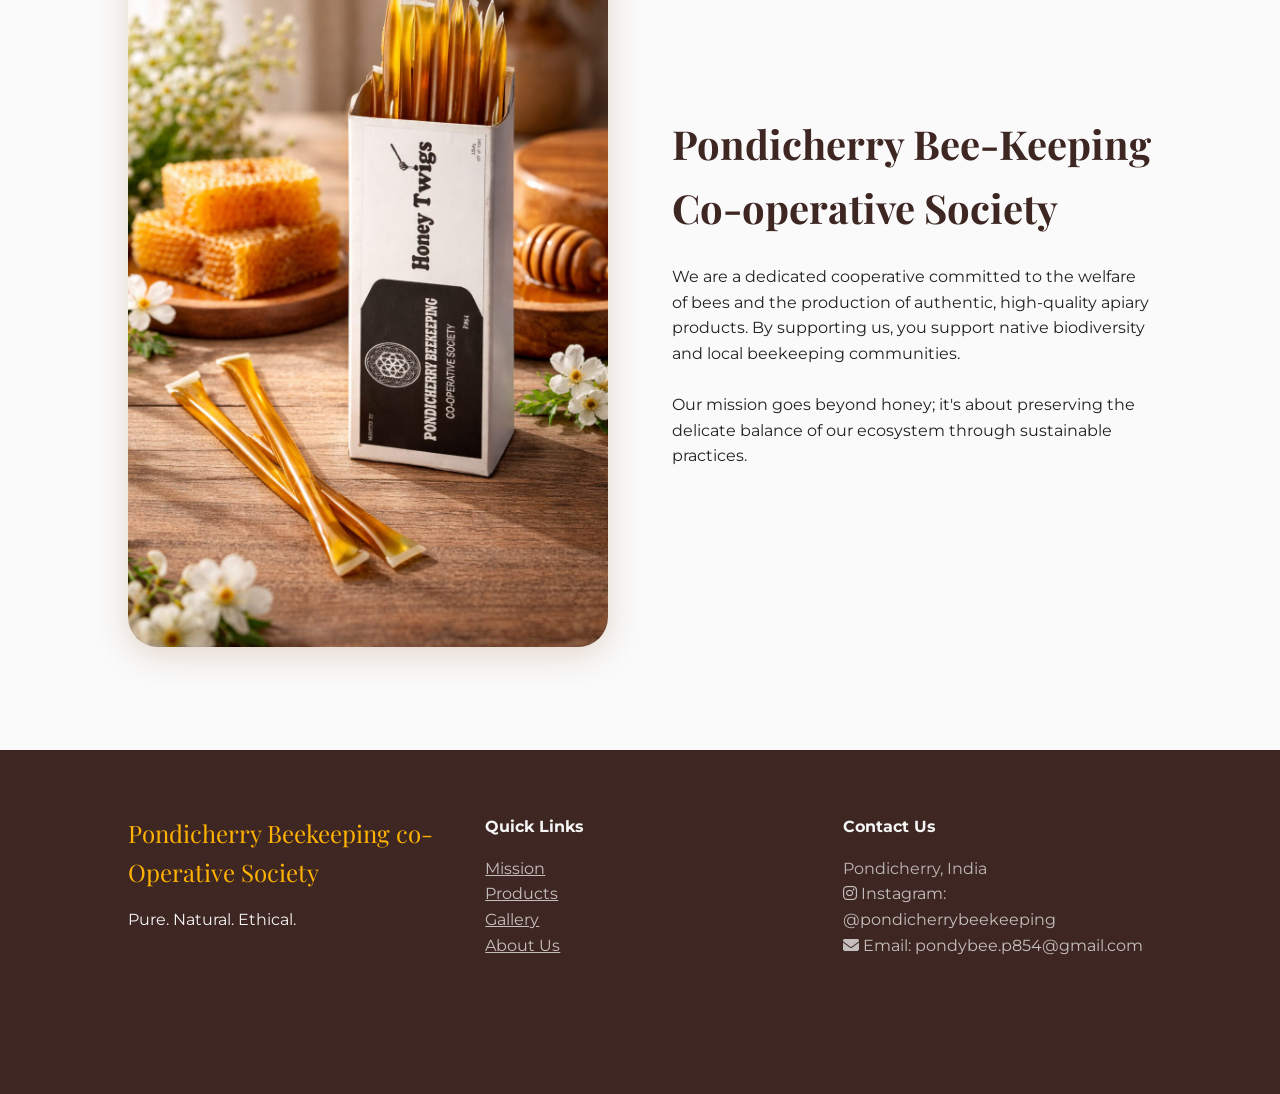
==== commit c920e5f8: "scroll in index" ====
--- a/index.html
+++ b/index.html
@@ -85,27 +85,27 @@
             <div class="products-grid">
                 <div class="product-card">
                     <div class="product-icon"><i class="fas fa-leaf"></i></div>
-                    <h4>Turmeric Honey</h4>
+                    <h4>Honey infused with turmeric</h4>
                 </div>
                 <div class="product-card">
                     <div class="product-icon"><i class="fas fa-wind"></i></div>
-                    <h4>Ginger Honey</h4>
+                    <h4>Honey infused with ginger</h4>
                 </div>
                 <div class="product-card">
                     <div class="product-icon"><i class="fas fa-star"></i></div>
-                    <h4>Amla Honey</h4>
+                    <h4>Honey infused with amla</h4>
                 </div>
                 <div class="product-card">
                     <div class="product-icon"><i class="fas fa-tint"></i></div>
-                    <h4>Garlic Honey</h4>
+                    <h4>Honey infused with garlic</h4>
                 </div>
                 <div class="product-card">
                     <div class="product-icon"><i class="fas fa-seedling"></i></div>
-                    <h4>Pepper Honey</h4>
+                    <h4>Honey infused with pepper</h4>
                 </div>
                 <div class="product-card">
                     <div class="product-icon"><i class="fas fa-vial"></i></div>
-                    <h4>Herbal Honey</h4>
+                    <h4>Honey infused with herbs</h4>
                 </div>
             </div>
         </div>
--- a/style.css
+++ b/style.css
@@ -379,8 +379,32 @@
         grid-template-columns: 1fr;
     }
 
+    section {
+        padding: 4rem 5%;
+    }
+
     .logo {
         display: none;
+    }
+
+    .products-grid {
+        display: flex;
+        overflow-x: auto;
+        scroll-snap-type: x mandatory;
+        gap: 1.5rem;
+        padding: 1rem 5% 2rem;
+        margin: 0 -5.5%; /* Counteracting section padding (5%) */
+        scrollbar-width: none;
+        -ms-overflow-style: none;
+    }
+
+    .products-grid::-webkit-scrollbar {
+        display: none;
+    }
+
+    .product-card {
+        flex: 0 0 280px;
+        scroll-snap-align: start;
     }
 
     /* Could add a hamburger menu if needed */
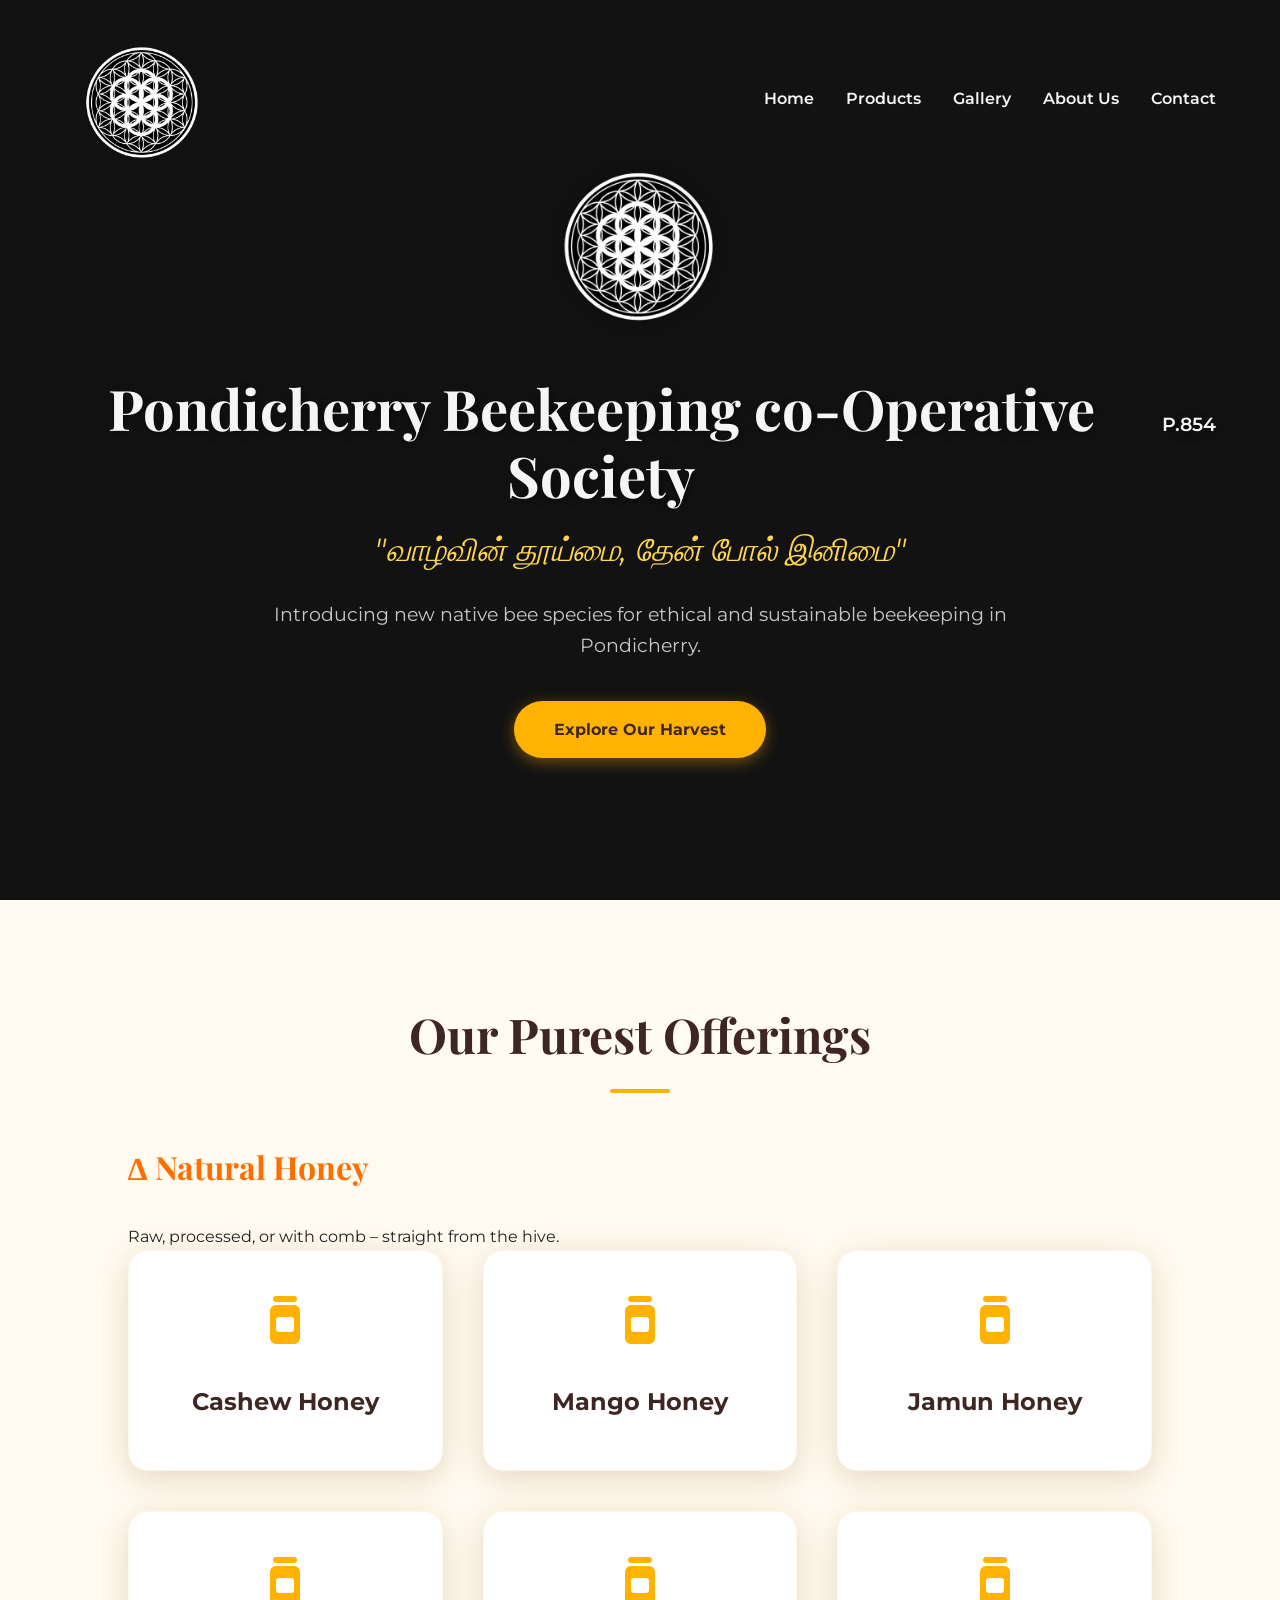
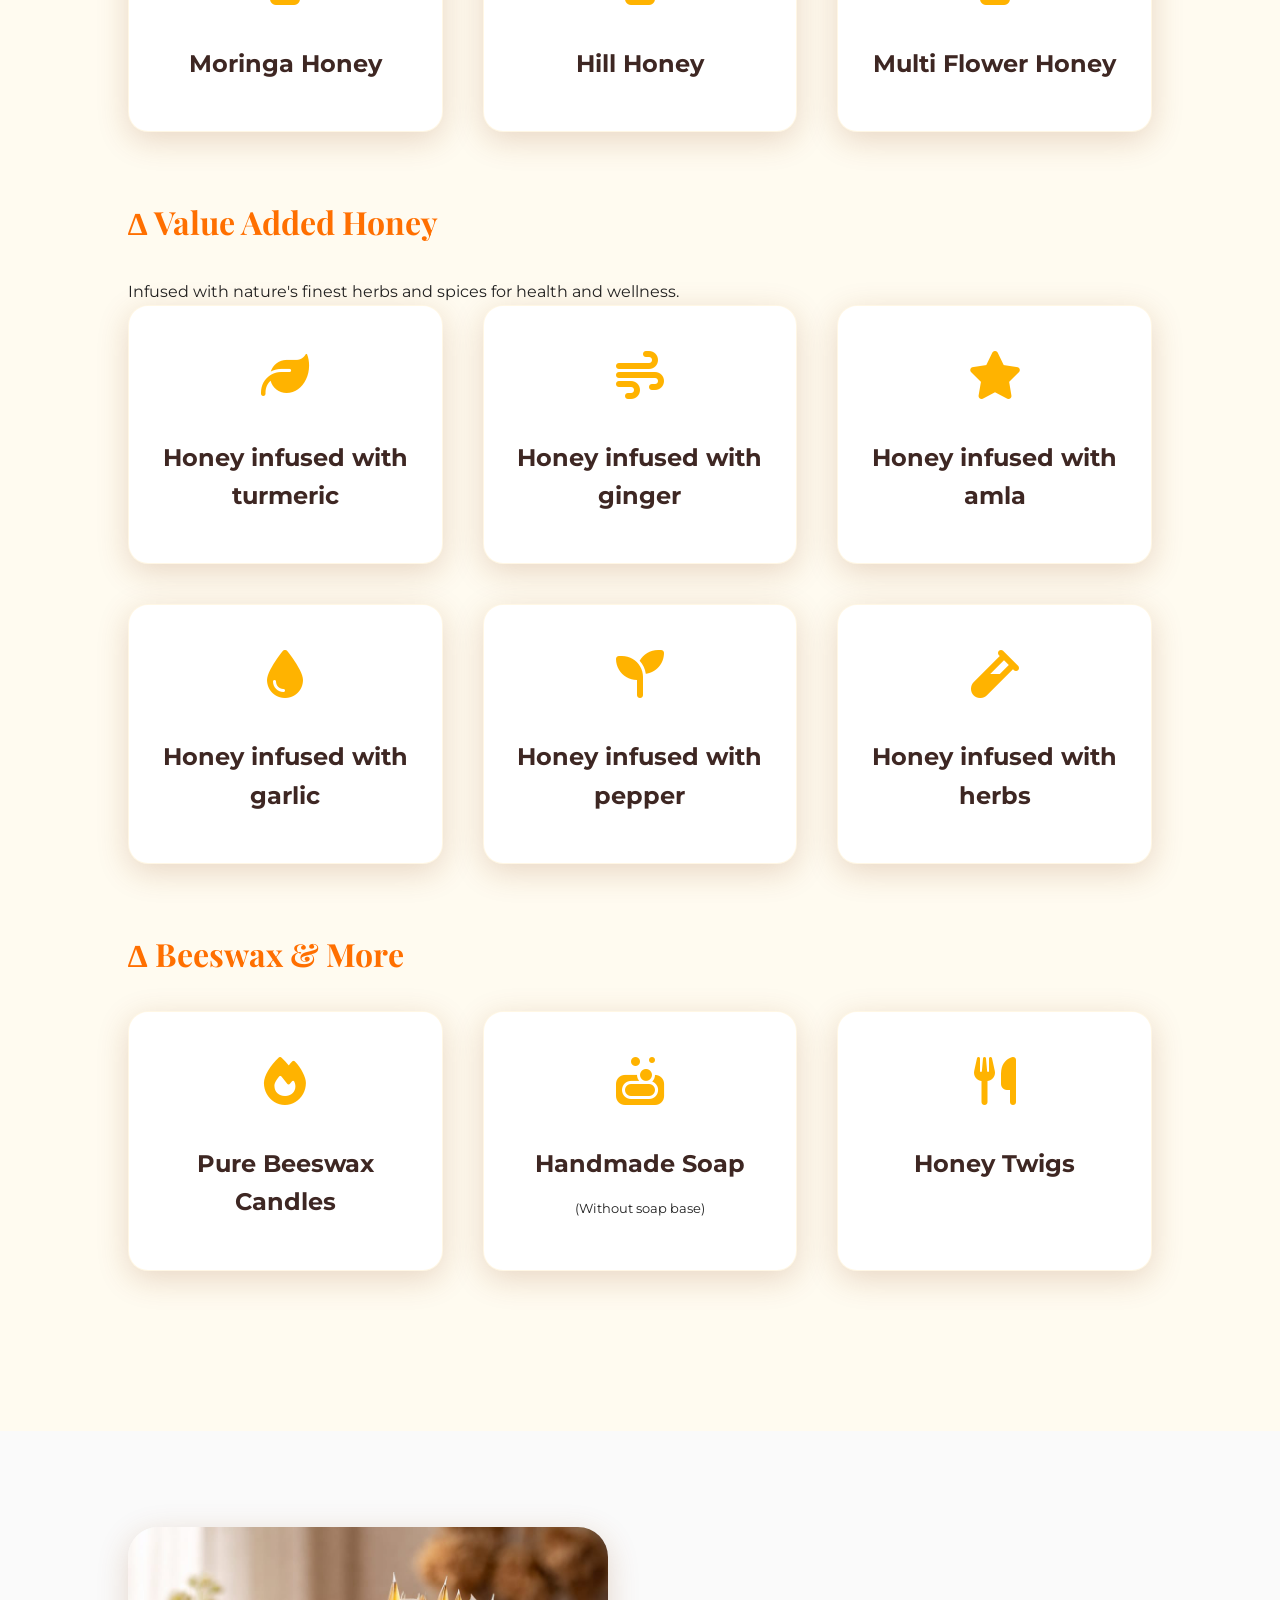
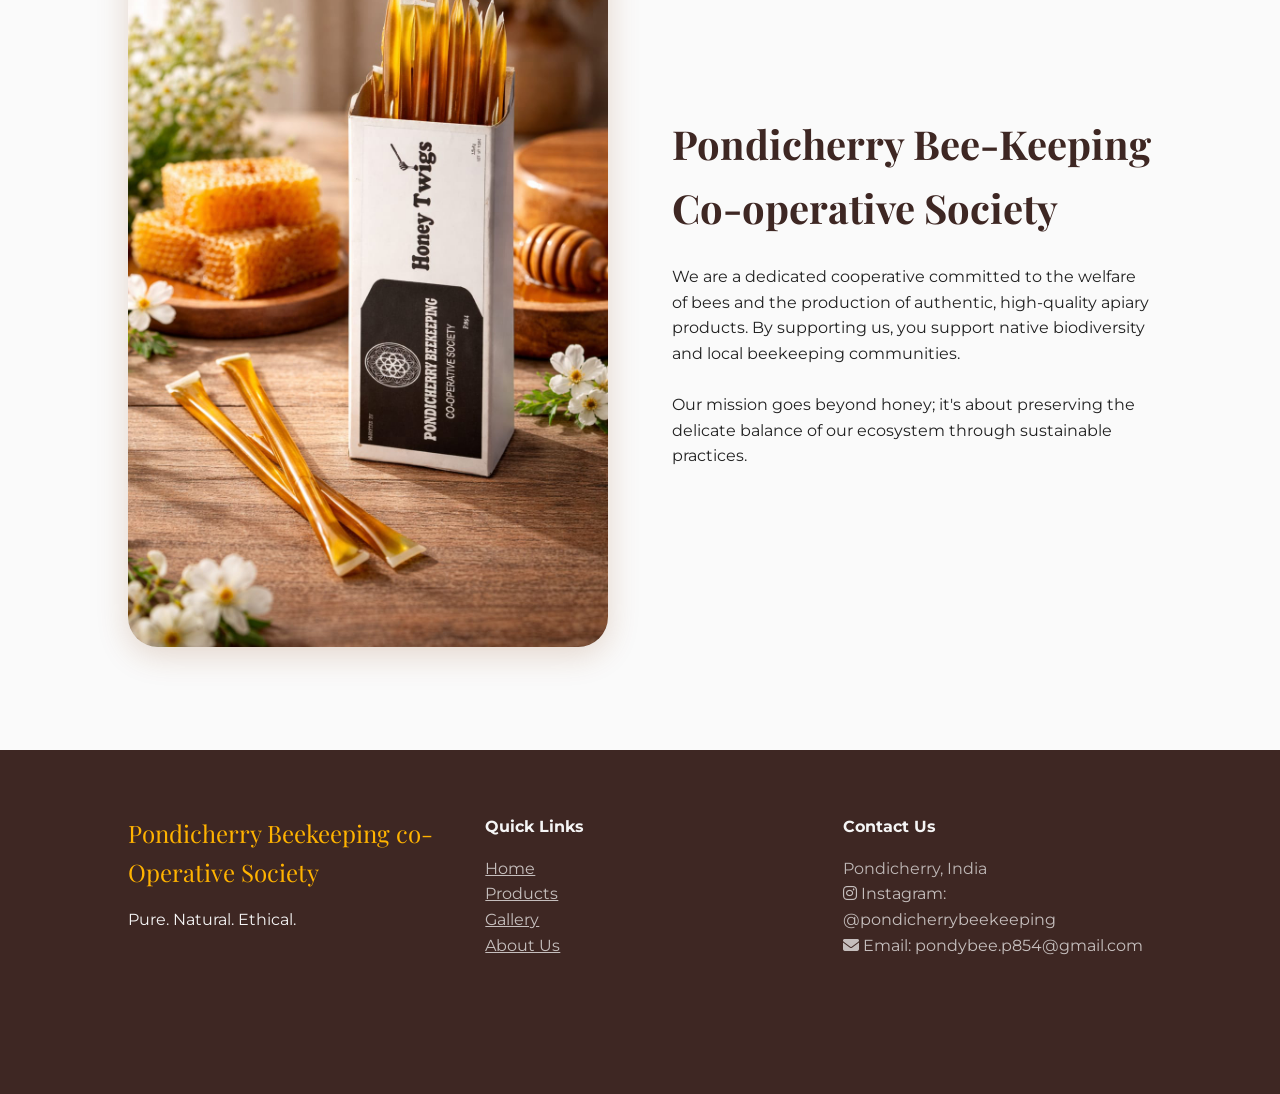
==== commit 1a19cf1d: "u" ====
--- a/index.html
+++ b/index.html
@@ -19,7 +19,7 @@
         </a>
         <nav>
             <ul id="nav-menu">
-                <li><a href="#hero">Mission</a></li>
+                <li><a href="#hero">Home</a></li>
                 <li><a href="#products">Products</a></li>
                 <li><a href="gallery.html">Gallery</a></li>
                 <li><a href="about-us.html">About Us</a></li>
@@ -155,7 +155,7 @@
             <div class="reveal">
                 <h4>Quick Links</h4>
                 <ul style="list-style: none; margin-top: 1rem;">
-                    <li><a href="#hero" style="color: white; opacity: 0.7;">Mission</a></li>
+                    <li><a href="#hero" style="color: white; opacity: 0.7;">Home</a></li>
                     <li><a href="#products" style="color: white; opacity: 0.7;">Products</a></li>
                     <li><a href="gallery.html" style="color: white; opacity: 0.7;">Gallery</a></li>
                     <li><a href="about-us.html" style="color: white; opacity: 0.7;">About Us</a></li>
--- a/style.css
+++ b/style.css
@@ -240,6 +240,7 @@
     box-shadow: var(--shadow);
     transition: all 0.3s ease;
     border: 1px solid rgba(255, 179, 0, 0.1);
+    cursor: pointer;
 }
 
 .product-card:hover {
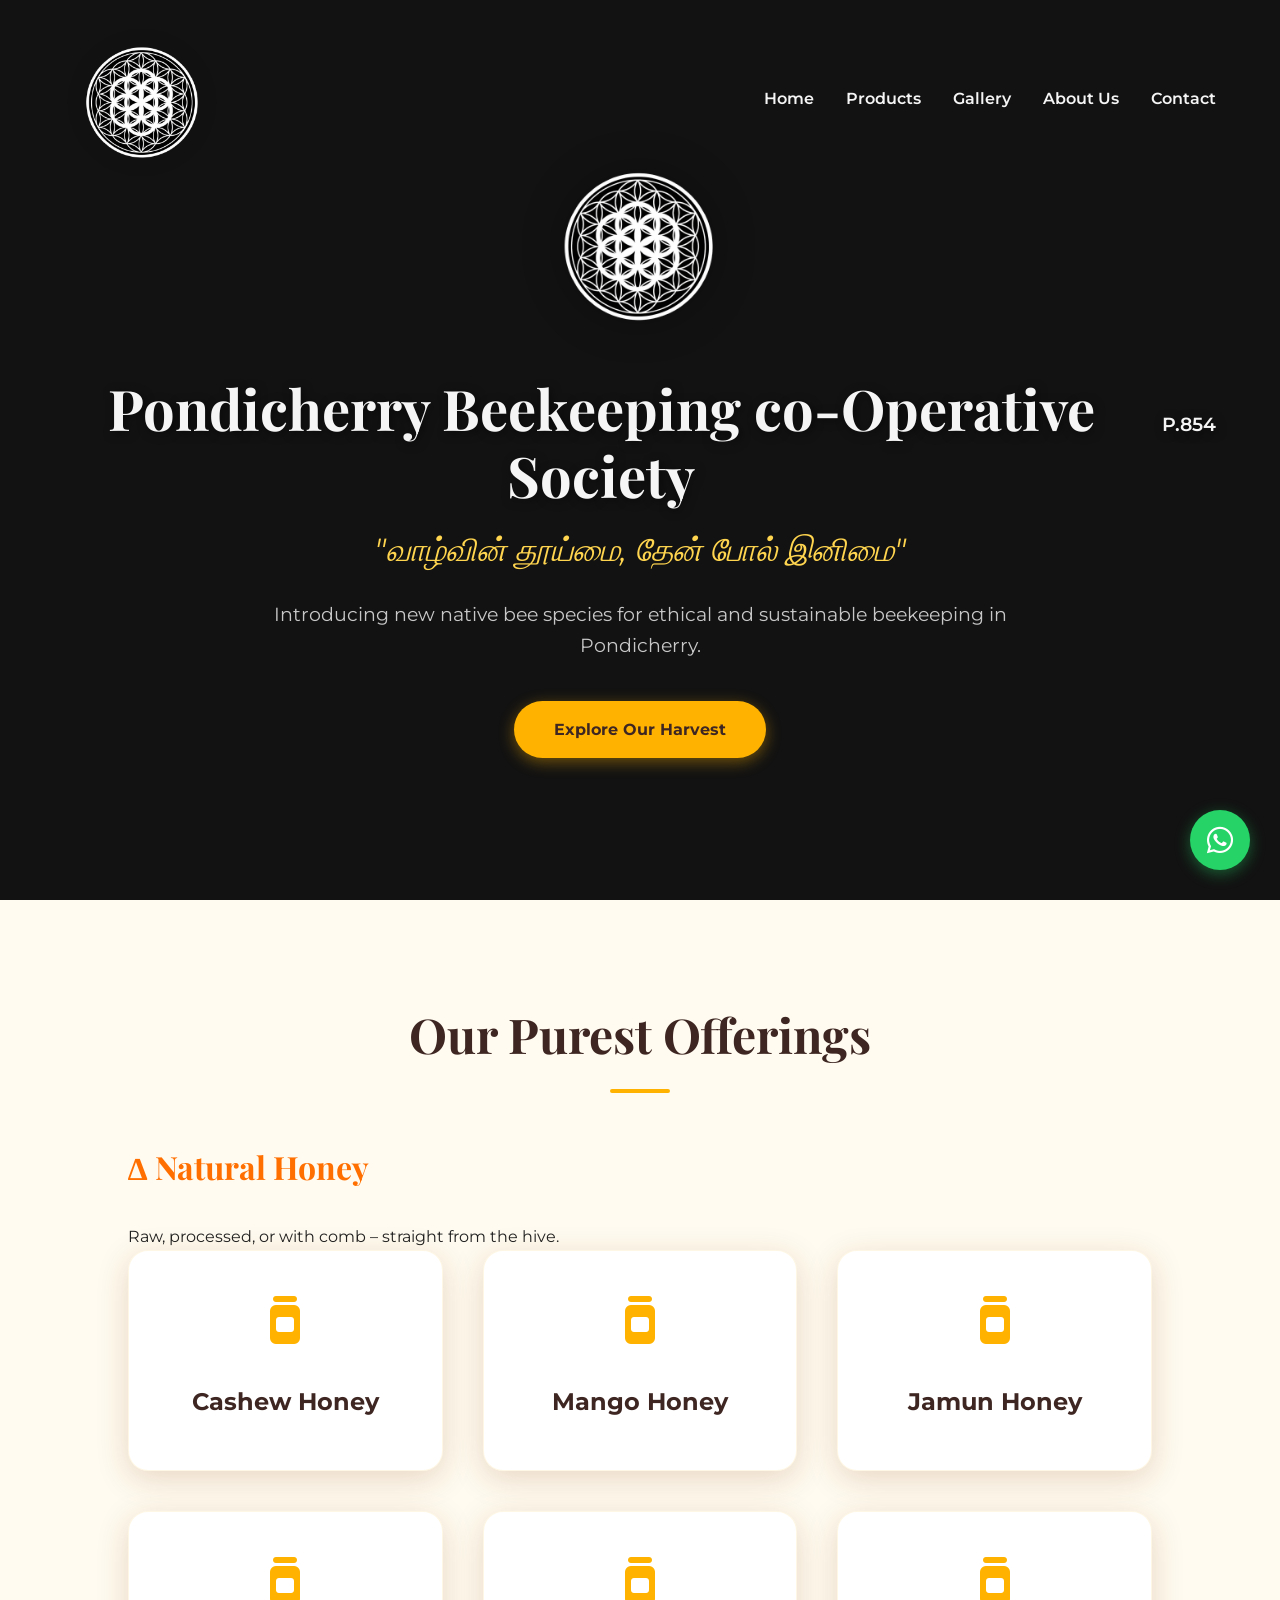
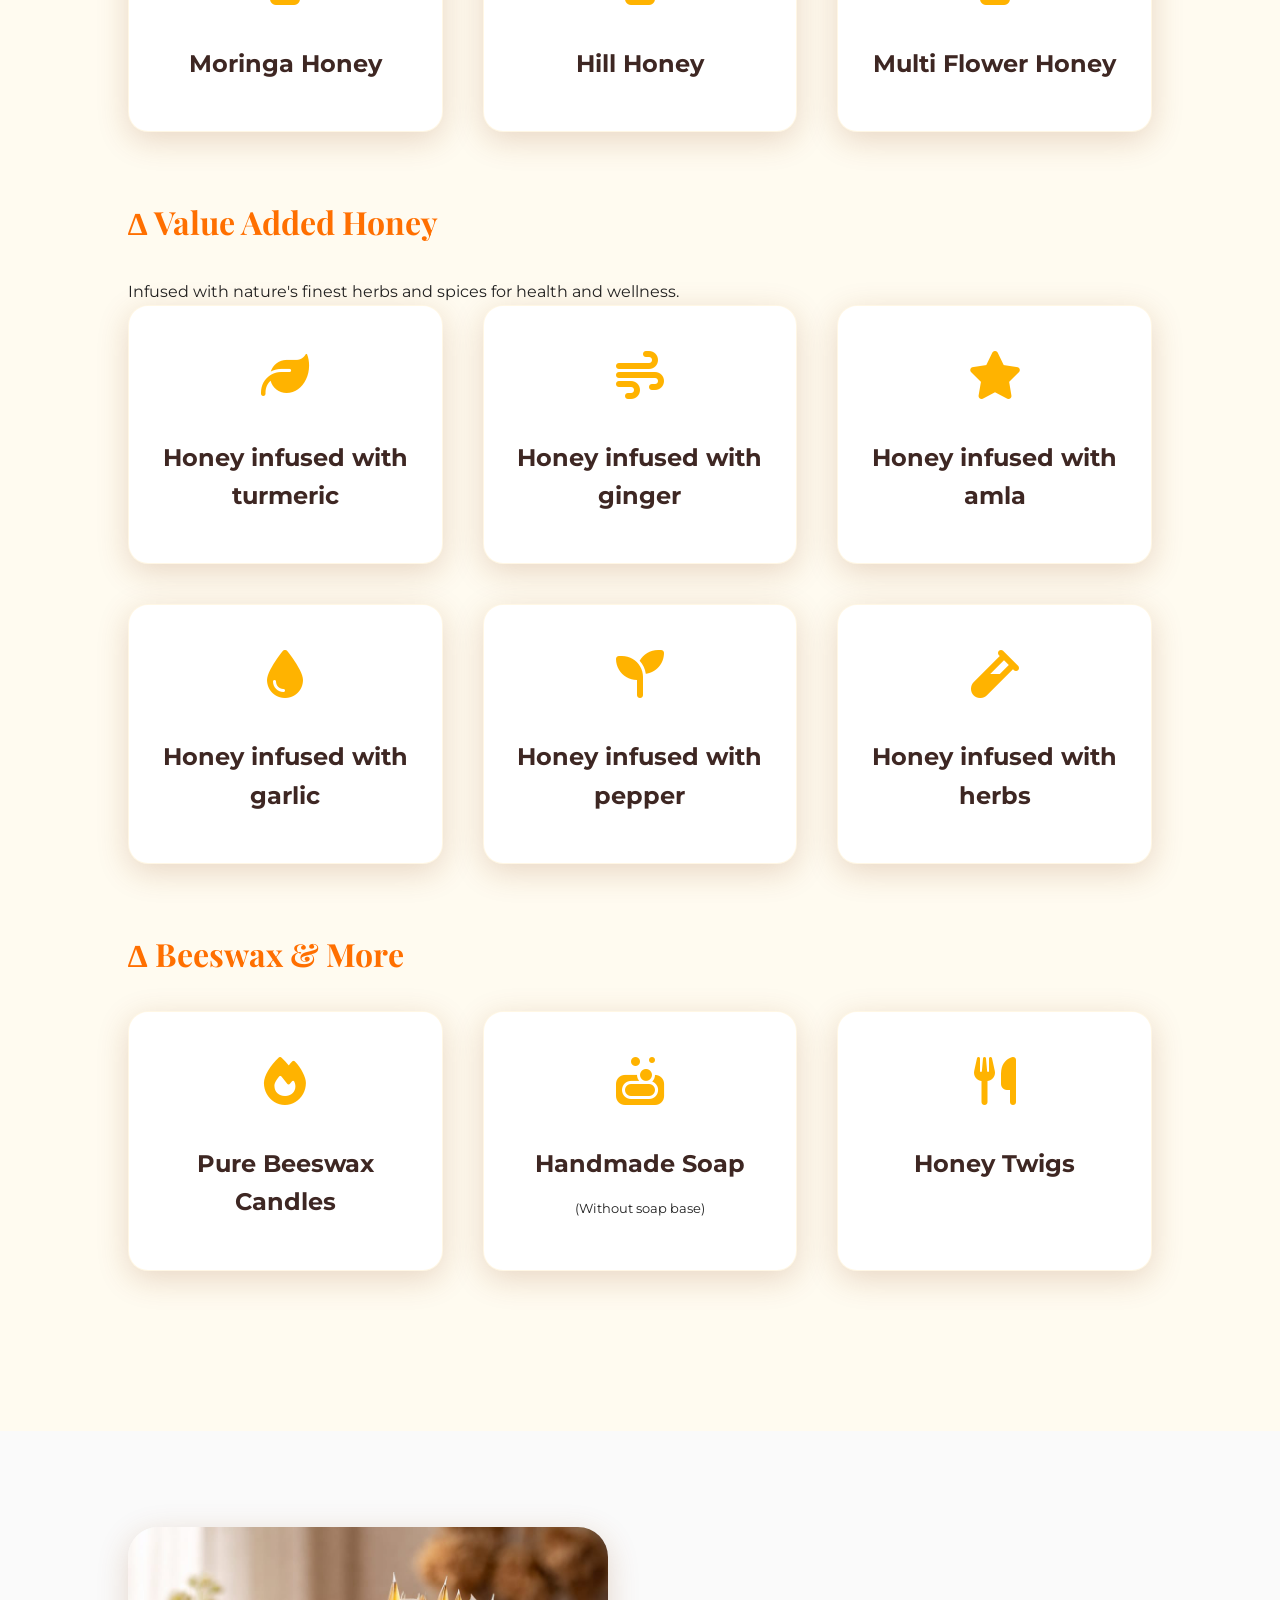
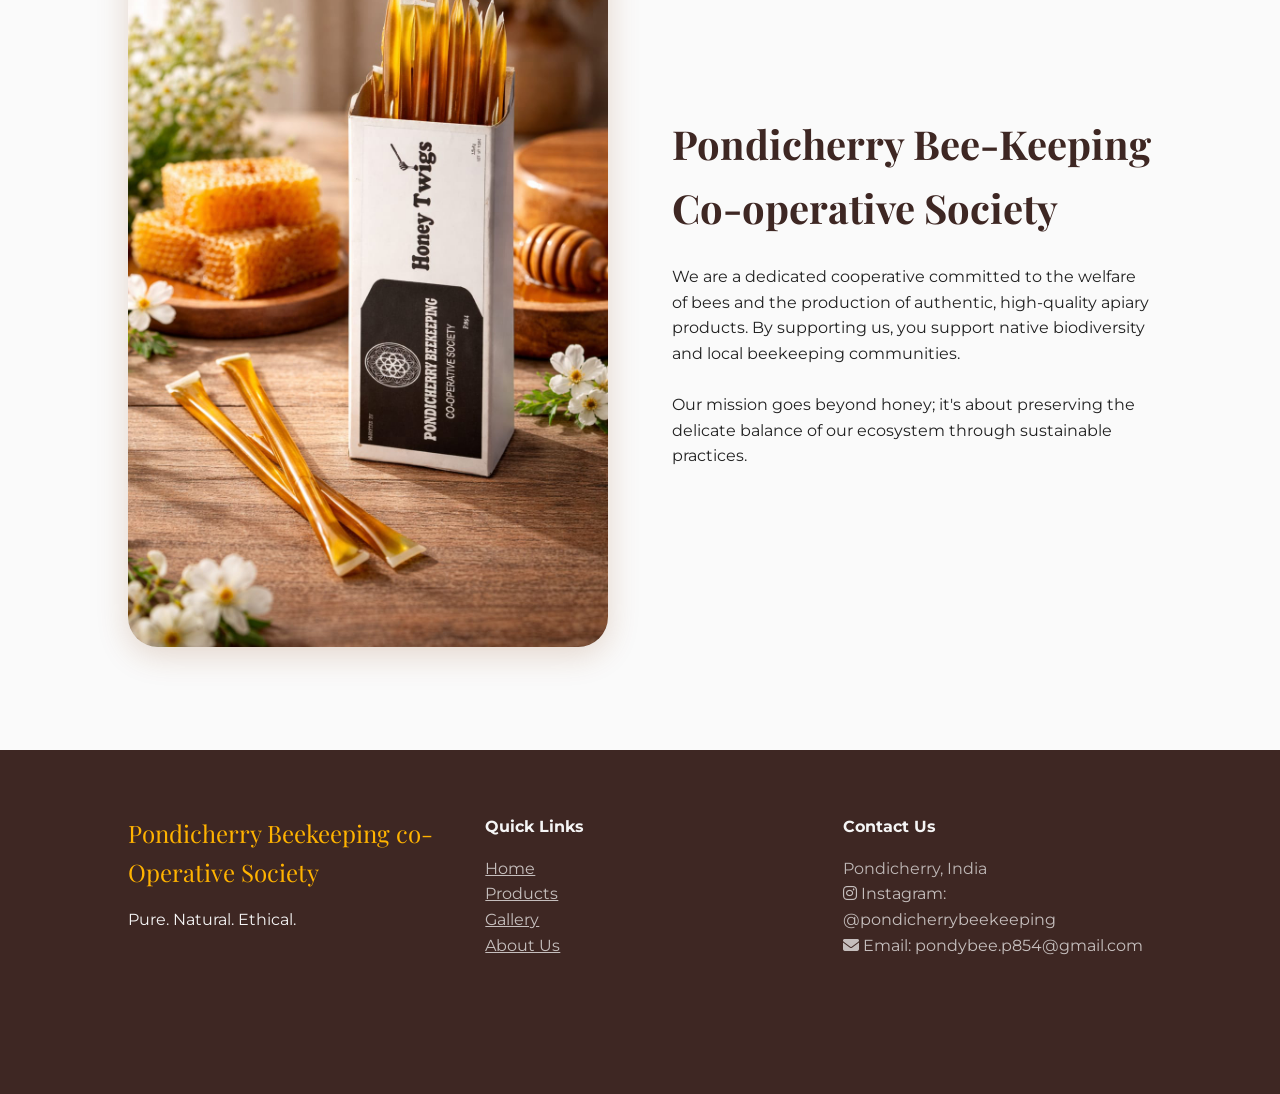
==== commit 8247738b: "u" ====
--- a/index.html
+++ b/index.html
@@ -174,6 +174,10 @@
     </footer>
 
     <script src="script.js"></script>
+    <a href="https://wa.me/916382451476" class="whatsapp-float" target="_blank">
+        <i class="fab fa-whatsapp"></i>
+    </a>
+
 </body>
 
 </html>
--- a/style.css
+++ b/style.css
@@ -421,4 +421,39 @@
 .reveal.active {
     opacity: 1;
     transform: translateY(0);
-}+}
+/* WhatsApp Button */
+.whatsapp-float {
+    position: fixed;
+    bottom: 30px;
+    right: 30px;
+    background-color: #25d366;
+    color: white;
+    width: 60px;
+    height: 60px;
+    border-radius: 50%;
+    display: flex;
+    align-items: center;
+    justify-content: center;
+    font-size: 30px;
+    box-shadow: 0 4px 15px rgba(37, 211, 102, 0.4);
+    z-index: 2000;
+    transition: all 0.3s ease;
+    text-decoration: none;
+}
+
+.whatsapp-float:hover {
+    transform: scale(1.1);
+    box-shadow: 0 6px 20px rgba(37, 211, 102, 0.6);
+    color: white;
+}
+
+@media (max-width: 768px) {
+    .whatsapp-float {
+        bottom: 20px;
+        right: 20px;
+        width: 50px;
+        height: 50px;
+        font-size: 25px;
+    }
+}
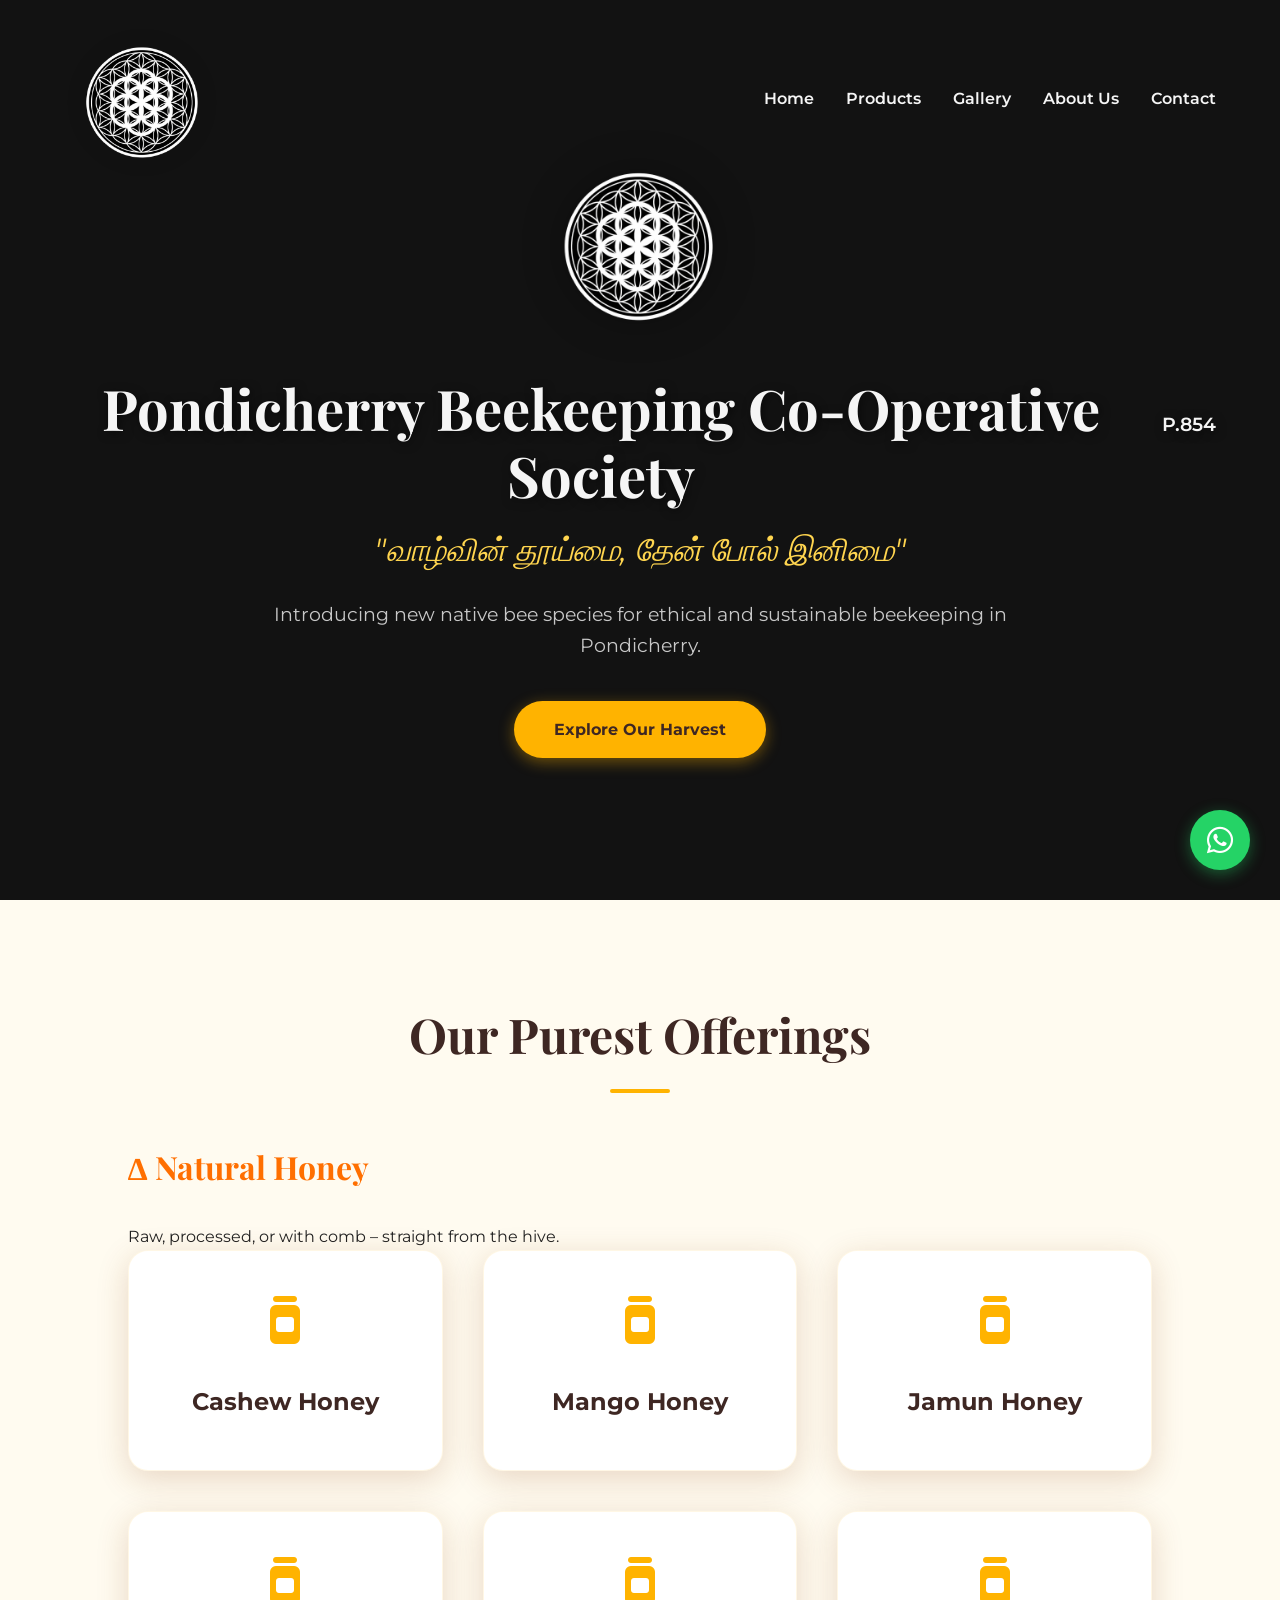
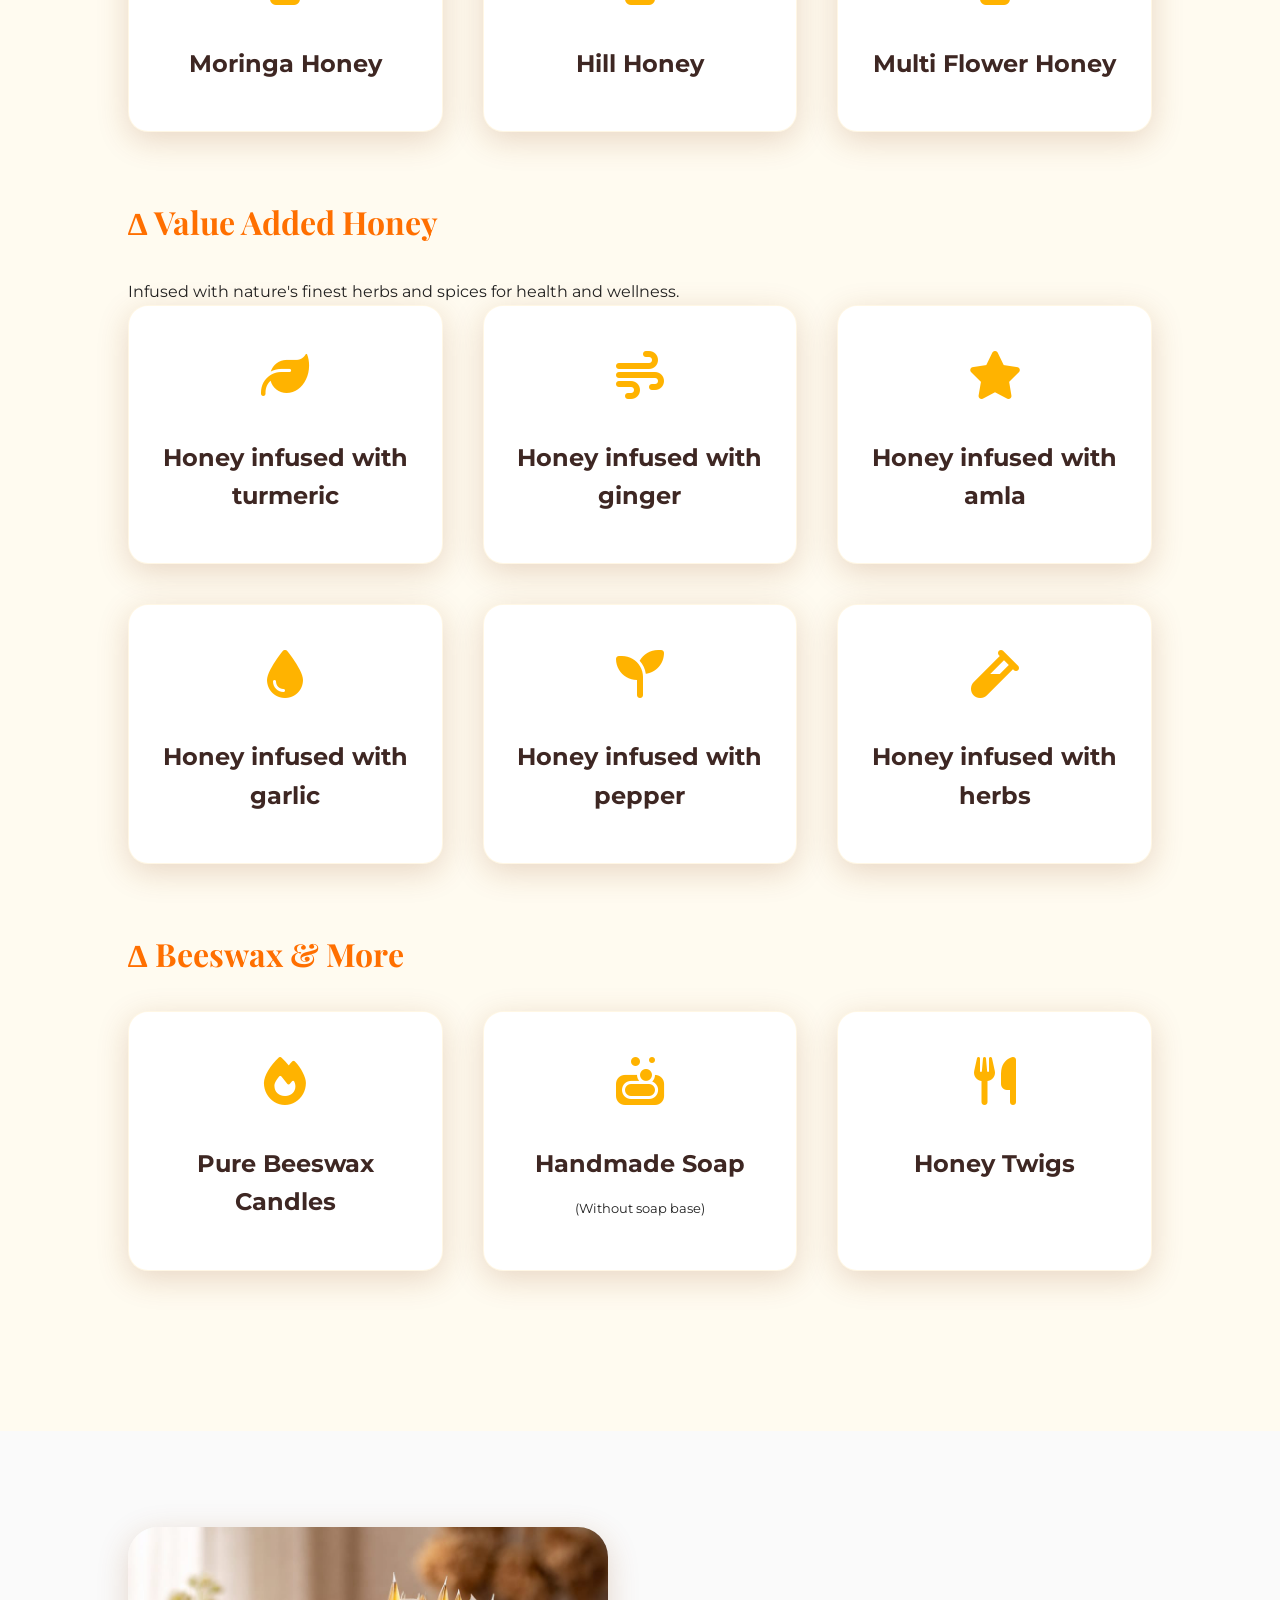
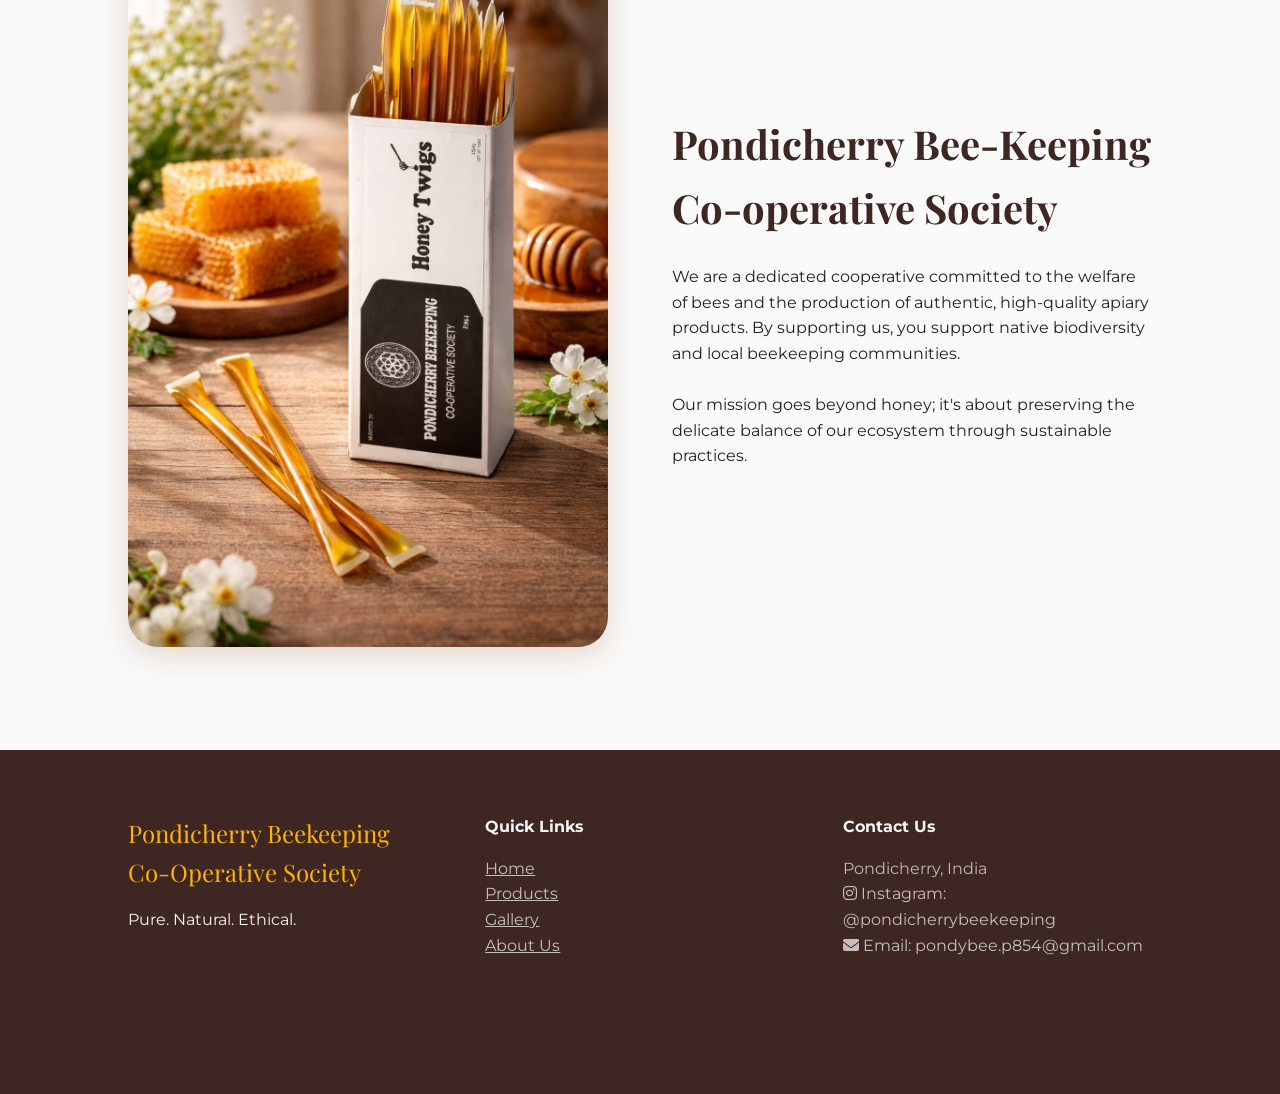
==== commit e08b4c17: "u" ====
--- a/index.html
+++ b/index.html
@@ -35,7 +35,10 @@
         <div class="hero-content reveal">
             <img src="images/logo-trans.png" alt="Pondy Bee Logo" class="hero-logo">
             <h1 class="hero-title">
-                Pondicherry Beekeeping co-Operative Society
+                <span class="title-text">
+                    <span class="main-title">Pondicherry Beekeeping</span>
+                    <span class="sub-title">Co-Operative Society</span>
+                </span>
                 <span class="reg-no">P.854</span>
             </h1>
             <p class="tamil-subtitle">"வாழ்வின் தூய்மை, தேன் போல் இனிமை"</p>
@@ -149,7 +152,7 @@
     <footer id="contact">
         <div class="footer-content">
             <div class="reveal">
-                <div class="footer-logo">Pondicherry Beekeeping co-Operative Society</div>
+                <div class="footer-logo">Pondicherry Beekeeping Co-Operative Society</div>
                 <p>Pure. Natural. Ethical.</p>
             </div>
             <div class="reveal">
--- a/style.css
+++ b/style.css
@@ -159,6 +159,16 @@
     /* padding: 0.2rem 1rem;
     border-radius: 5px; */
     font-family: 'Montserrat', sans-serif;
+}
+
+.hero-title .title-text {
+    display: inline;
+}
+
+.hero-title .main-title,
+.hero-title .sub-title {
+    font-size: inherit;
+    font-weight: inherit;
 }
 
 .tamil-subtitle {
@@ -367,6 +377,22 @@
         gap: 0.5rem;
     }
 
+    .hero-title .title-text {
+        display: flex;
+        flex-direction: column;
+        align-items: center;
+        gap: 0.25rem;
+    }
+
+    .hero-title .main-title {
+        font-size: clamp(1.4rem, 8vw, 2.2rem);
+        white-space: nowrap;
+    }
+
+    .hero-title .sub-title {
+        font-size: clamp(1.1rem, 5.5vw, 1.5rem);
+    }
+
     .hero-logo {
         height: 120px;
         margin-bottom: 1.5rem;
@@ -374,6 +400,7 @@
 
     .reg-no {
         display: block;
+        font-size: clamp(0.9rem, 4.5vw, 1.1rem);
     }
 
     .society {
